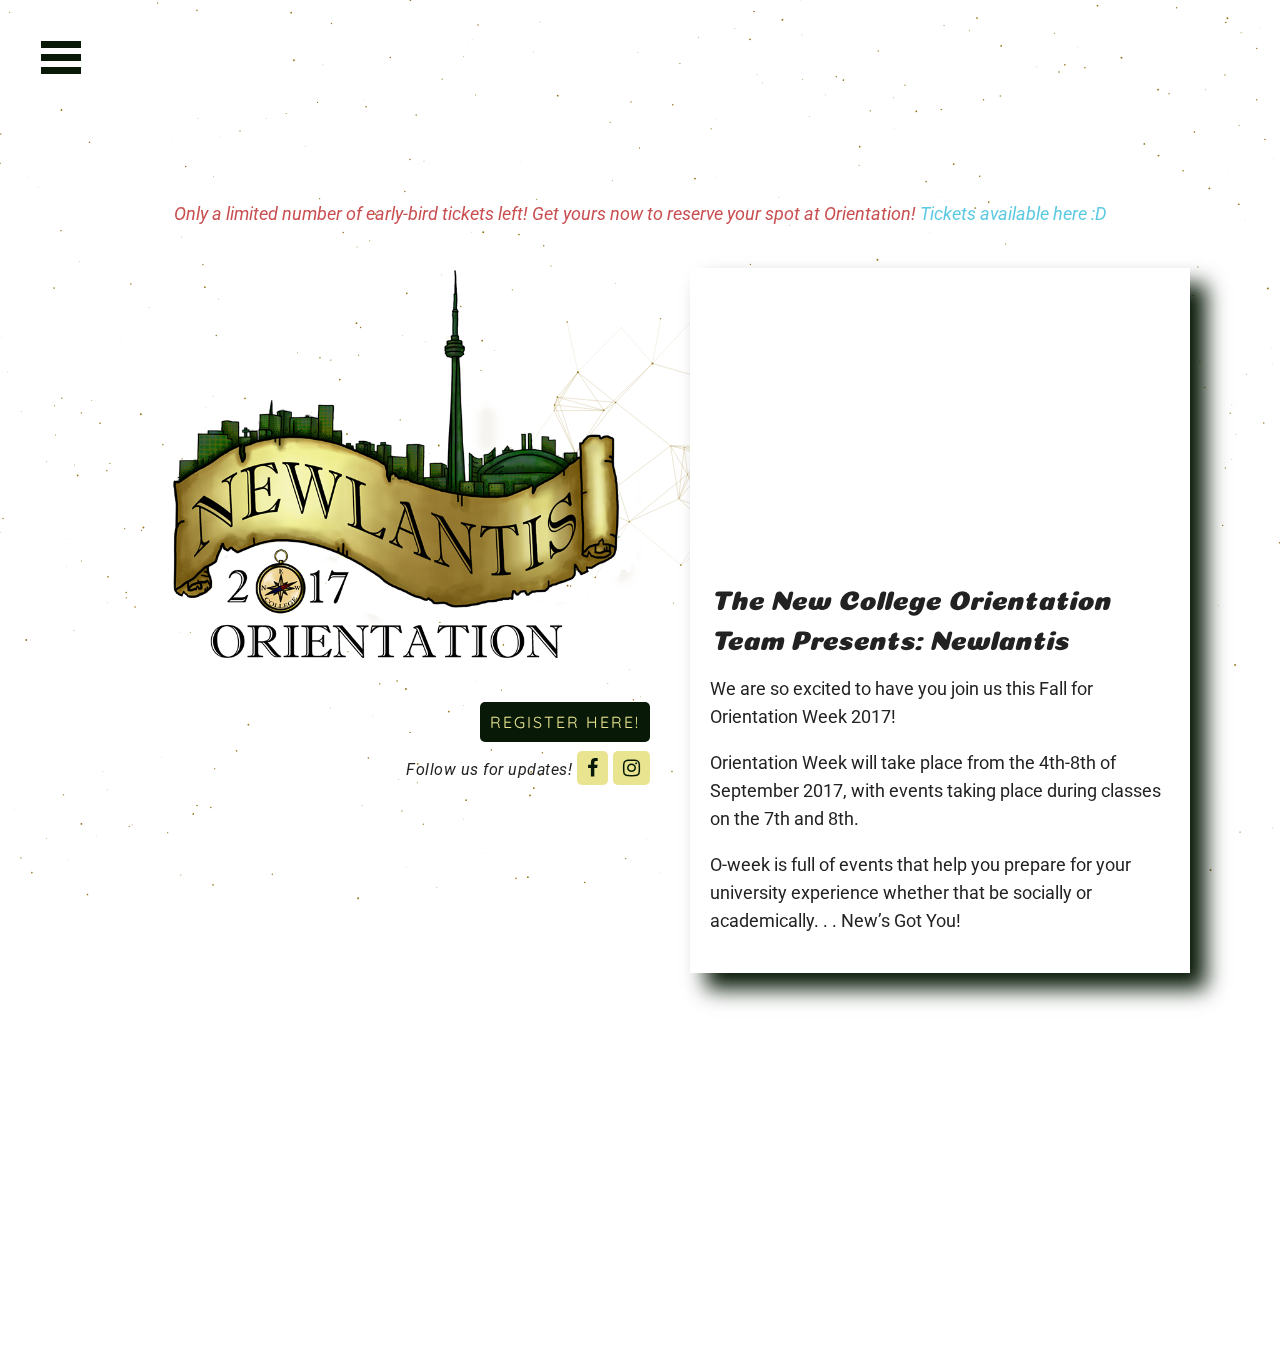
==== index.html @ b5c688c0 "event descriptions" ====
<!DOCTYPE html PUBLIC "-//W3C//DTD XHTML 1.0 Transitional//EN" "http://www.w3.org/TR/xhtml1/DTD/xhtml1-transitional.dtd">
<html xmlns="http://www.w3.org/1999/xhtml" xml:lang="en" lang="en">
<head>
 
<!--

coded by Georgia Bains (georgiabainsdesign.me) for Newlantis, New College's Official 2017 Orientation Week

-->

    <meta name="viewport" content="width=device-width, initial-scale=1.0"> 
 
    <title>Newlantis</title>
    <link rel="shortcut icon" href="img/logo.png">
    <link rel="alternate" type="application/rss+xml" href="{RSS}">
    <meta name="description" content="The New College Orientation 2017 Team Presents: Newlantis" />

    <link rel="stylesheet" href="css/styles.css" />
    <link rel="stylesheet" href="css/menu_bubble.css" />

    <!--FontAwesome icons-->
    <link rel="stylesheet" href="css/font-awesome-4.7.0/css/font-awesome.min.css">

    <!--Google Fonts-->
    <link href="https://fonts.googleapis.com/css?family=Coiny|Playfair+Display|Quicksand|Roboto|Shrikhand" rel="stylesheet">
    
    <script src="js/snap.svg-min.js"></script>
    
    <script src="//www.powr.io/powr.js" external-type="html"></script> 
    
    
    <!--script for the sliding dropdown menus-->
    <script src="http://ajax.googleapis.com/ajax/libs/jquery/1.7/jquery.min.js"></script>
    <script type="text/javascript">
        $(document).ready(function(){
            $(".answer").hide();
            $(".question").click(function(){
            $(this).next(".answer").slideToggle('average');
            }); 
        }); 
    </script>
   
<!--Canvas Dot Connection on MouseOver
credit to https://codepen.io/MathiasBerwig/pen/GopGVq-->
<script src="js/dots.js"></script>

</head><body>

<canvas class='connecting-dots'></canvas>
    
<div class="landing">
    <div class="landingcontent">
        
        <div class="banner">Only a limited number of early-bird tickets left! Get yours now to reserve your spot at Orientation! <a href="https://campustix.com/tix/352e0d2d/">Tickets available here :D</a></div><!--end .banner-->
    
    <section id="welcome" class="first">
        
        <div style="position:relative;height:0;padding-bottom:56.25%"><iframe src="https://www.youtube.com/embed/Lxcw7cxlEgQ?ecver=2" width="640" height="360" frameborder="0" style="position:absolute;width:100%;height:100%;left:0" allowfullscreen></iframe></div>
    	    
    	    <div class="text">
                <h2>The New College Orientation Team  Presents: Newlantis</h2>
    				
            <p>We are so excited to have you join us this Fall for Orientation Week 2017!</p>
            <p>Orientation Week will take place from the 4th-8th of September 2017, with events taking place during classes on the 7th and 8th.</p>
            <p>O-week is full of events that help you prepare for your university experience whether that be socially or academically. . . New’s Got You! </p>
            </div><!--end .text-->
           
        <div class="powr-countdown-timer" id="b52e4d40_1497082759"></div>
        
    </section><!--end .welcome-->
    
    <header class="image"><a href="/"><img src="img/simplelogo.png" alt="Newlantis logo" /></a></header>
        <div class="funstuff">
            <p class="register"><a href="https://campustix.com/tix/352e0d2d/">Register Here!</a></p>
        
            <p class="media">Follow us for updates! <a href="https://www.facebook.com/NCOrientation2017"><i class="fa fa-facebook"></i></a>
            <a href="https://www.instagram.com/ncorientation17/"><i class="fa fa-instagram"></i></a>
            </p>
        </div><!--end .funstuff-->
            
    </div><!--end .landingcontent-->
</div><!--end .landing-->

    <div class="menu-wrap">
        <nav class="menu">
            <div class="icon-list">
                <a href="./index.html"><i class="fa fa-compass"></i><span>Home</span></a>
				<a href="./about.html"><i class="fa fa-compass"></i><span>About</span></a>
				<a href="./faq.html"><i class="fa fa-compass"></i><span>FAQs</span></a>

                <a href="./schedule.html"><i class="fa fa-compass"></i><span>Schedule</span></a>
                <a href="./gallery.html"><i class="fa fa-compass"></i><span>Gallery</span></a>
				<a href="./team.html"><i class="fa fa-compass"></i><span>Exec Team!</span></a>
                <a href="./partners.html"><i class="fa fa-compass"></i><span>Partners</span></a>
                <a href="https://campustix.com/tix/352e0d2d/"><i class="fa fa-compass"></i><span>Register</span></a>
            </div><!--end .icon-list-->
                    
            <footer class="footer">
            
                <ul class="discover">
                    <li><a href="https://www.facebook.com/NCOrientation2017"><i class="fa fa-facebook"></i></a></li>
                    <li><a href="https://www.instagram.com/ncorientation17/"><i class="fa fa-instagram"></i></a></li>
                </ul>

                <p>&copy; Georgia Bains 2017</p>

                <a class="question">Credits</a>
                <p class="answer">
                Team Photos: Sharon Li<br>
                    Photography: Dominick Han<br>
                    Menu: tympanus.net
                </p>

            </footer>
        </nav><!--end nav.menu-->

        <button class="close-button" id="close-button">Close Menu</button>

        <div class="morph-shape" id="morph-shape" data-morph-open="M-7.312,0H15c0,0,66,113.339,66,399.5C81,664.006,15,800,15,800H-7.312V0z;M-7.312,0H100c0,0,0,113.839,0,400c0,264.506,0,400,0,400H-7.312V0z">
            <svg xmlns="http://www.w3.org/2000/svg" width="100%" height="100%" viewBox="0 0 100 800" preserveAspectRatio="none">
				<path d="M-7.312,0H0c0,0,0,113.839,0,400c0,264.506,0,400,0,400h-7.312V0z"/>
            </svg>
        </div><!--end .morph-shape-->
    </div><!--end .menu-wrap-->
			
    <button class="menu-button" id="open-button">Open Menu</button>
    
    <script src="js/classie.js"></script>
    <script src="js/main4.js"></script>
</body>
</html>
---- css/styles.css ----
/*basics*/

body {
    margin: 0;
    padding: 0;
	color: #222;
	background: #fff;
	font-size: 18px;
    line-height: 28px;
	font-family: 'Roboto', sans-serif;
}

a {
    color: #45966e;
    text-decoration: none;
    -moz-transition-duration: 0.3s;
    -webkit-transition-duration: 0.3s;
    -o-transition-duration: 0.3s;
}

a:hover {
    color: #5ac9e1;
    -moz-transition-duration: 0.3s;
    -webkit-transition-duration: 0.3s;
    -o-transition-duration: 0.3s;
}

h1, h2, h3, h4, h5, h6 {
    font-family: 'Coiny', cursive;
    font-weight: 300;
}

h2 {
    line-height: 40px;
}

b {
    font-weight: 700;
}

.landing {
    top: calc(50% - 260px);
    left: 0;
    width: 100%;
    height: calc(100% + 260px);
    position: absolute;
    z-index: 600;
    overflow-y: scroll;
}

.landingcontent {
    width: 1100px;
    margin: auto;
}

.banner {
    width: calc(100% - 20px);
    padding: 10px;
    margin: 0 auto 30px auto;
    text-align: center;
    font-style: italic;
    color: #c94e50;
}

.banner a {
    color: #5ac9e1;
}

.landing header {
    width: auto;
    padding: 0;
    margin: auto;
}

.funstuff {
    width: 560px;
    margin-top: 40px;
    padding-right: 40px;
    text-align: right;
}

p.register a {
    font-family: 'Quicksand', sans-serif;
    text-transform: uppercase;
    font-size: 16px;
    letter-spacing: 2px;
    background: #081907;
    color: #e8e48f;
    padding: 10px;
    border-radius: 5px;
}

p.register a:hover {
    letter-spacing: 4px;
    background: #e8e48f;
    color: #081907;
}

p.media {
    font-size: 16px;
    font-style: italic;
    letter-spacing: 0.5px;
}

p.media a {
    font-size: 20px;
    color: #081907;
    background: #e8e48f;
    padding: 5px 10px;
    border-radius: 5px;
}

p.media a:hover {
    background: #081907;
    color: #e8e48f;
}

.powr-countdown-timer {
    z-index: 387198;
}

header.image img {
    width: 600px;
    height: 400px;
}

section.first {
    width: 460px;
    padding: 20px;
    position: absolute;
    margin-left: 600px;
    background: white;
    box-shadow: 16px 16px 20px #081907;
}

section.first h2 {
    margin: 0;
    font-style: italic;
    font-family: 'Coiny', cursive;
}

.text {
    margin-top: 30px;
}

canvas {
  position: absolute;
  width: 100%;
  height: 100%;
  top: 0;
  right: 0;
  left: 0;
  bottom: 0; 
z-index:-400;}

ol { list-style: none; margin: 0; padding: 0; }

.social ol {
    list-style: none;
    background: transparent;
    padding: 0;
    margin-top: 20px
}

/*cont*/
.content {
    width: 80%;
    margin: auto;
}

.content section {
    padding: 20px;
    vertical-align: top;
    margin: 20px;
    background: white;
}


/*who what where when why*/
.bookmark {
    height: 100%;
    width: 30%;
    position: fixed;
    top: 0;
    right: 0;
}

.bookmark ul {
    padding: 0;
    margin: 0;
    list-style: none;
}

.bookmark li {
    margin: 0;
    display: block;
}

.bookmark li img {
    width: 100%;
}

#about, #expect {
    width: 60%;
    margin: 100px 40px 100px 0;
}
#about h2, #expect h2 {
    margin: 0;
    padding: 0;
}

#about i {
    color: #56bf4b;
    padding: 5px 0;
    font-family: 'Playfair Display', serif;
}

#about p {
    margin-top: 10px;
    margin-bottom: 0;
}

/*what to expect section*/
#expect ul { margin: 0; }

#expect ul li {
    margin: 20px 0;
}

/*schedule*/
#schedule {
    margin: 80px auto;
    width: 90%;
}

#schedule img {
    width: 100%;
}

#schedule ul {
    margin: 0;
    padding: 0;
}

#schedule li {
    margin: 0 0 10px 50px;
}

/*faqs*/
#faq {
    width: 100%;
    margin-top: 60px;
}

#faq ul {
    margin: 0;
    padding: 0;
}

#faq ul li {
    list-style: none;
    padding: 7px 12px;
    margin: 5px 0;
    background: #45966e;
    color: white;
}

.question:hover { cursor: help; }
.answer { display: none; }

/*team photos*/
#team {
    margin-left: 0;
    width: 100%;
    text-align: center;
}

#team h2 {
    text-align: center;
    margin-left: 40px;
}

.member {
    display: inline-block;
    padding: 20px;
}

.member img {
    width:400px;
    height: 267px;
}

.member:hover .meminfo {
    margin: 0;
    opacity:1;
    -moz-transition-duration: 0.3s;
    -webkit-transition-duration: 0.3s;
    -o-transition-duration: 0.3s;
}

.meminfo {
    margin: -40px -40px;
    text-align: left;
    font-size:16px;
    line-height: 18px;
    position:absolute;
    color: white;
    background: rgba(0,0,0,0.7);
    width: 360px;
    padding: 5px 20px;
    height: 257px;
    opacity: 0;
    -moz-transition-duration: 0.3s;
    -webkit-transition-duration: 0.3s;
    -o-transition-duration: 0.3s;
}

.meminfo h3 {
    text-align: left;
    margin-bottom: 5px;
    font-size: 22px;
}

.meminfo h4 {
    margin: 0;
}

/*gallery*/
#gallery {
    margin-top: 60px;
    width: 100%;
}

#gallery table {
    width: 100%;
    position: relative;
    border-spacing: 0;
    border: 0px solid transparent;
}

#gallery td {
    padding: -5px;
    width: calc(100% / 3);
}

#gallery td img {
    width: 100%;
}

/*partners*/
#partners {
    margin-top: 80px;
    width: 100%;
}

#partners table {
    width: 100%;
    position: relative;
}

#partners td {
    padding: 20px;
    width: calc(50% - 40px);
    
}

#partners td img {
    width: 100%;
}

footer {
    font-size: 16px;
    width: calc(100% - 20px);
    padding: 10px;
    margin: 20px auto 40px auto;
    color: white;
}

footer p {
    margin: 10px 0 0 0;
}

footer p.answer {
    margin: 0;
    line-height: 14px;
}

footer a {
    color: #e8e48f;
}

ul.discover {
    margin: 0;
    padding: 0;
    list-style: none;
}

ul.discover li {
    display: inline-block;
    margin: 0 5px 0 0;
}

ul.discover li a {
    color: #081907;
    background: #e8e48f;
    padding: 6px 10px;
    border-radius: 5px;
}

ul.discover li a:hover {
    background: #081907;
    color: #e8e48f;
}

@media only screen and (max-width: 1100px) {
    .landing {
        overflow-y:scroll;
    }
    .landingcontent {
        width: 600px;
    }
    
    section.first {
        width: 560px;
        margin: 540px auto 140px;
    }
}

@media only screen and (max-width: 1060px) {
    
    body {
        font-size: 18px;
        line-height: 26px;
    }
    
    .social {
        display:none;
    }
    
    .content {
        width: 100%;
        margin: 0px auto;
    }
    
    .content section {
        margin: 20px auto;
    }
    
    .bookmark {
        position: relative;
        width: 100%;
    }
    
    .bookmark li {
        width: calc(100% / 4);
        display: inline-block;
        margin-left: -4px;
    }
    
    .bookmark li img {
        display: inline-block;
    }
    
    #about, #expect {
        width: 80%;
        margin: 20px auto;
    }
    
    #team {
        margin-top: 40px;
        position: relative;
        margin-left: -40px;
        width: 100%;
        z-index: 1;
        text-align: center;
    }
    
    .member img {
        width: 300px;
        height: 200px;
    }
    
    .meminfo {
        font-size: 12px;
        line-height: 16px;
        width: 280px;
        padding: 5px 10px;
        height: 190px;
        opacity: 0;
    }

    .meminfo h3 {
        margin-bottom: 5px;
        font-size: 16px;
    }

    .meminfo p {
        margin: 5px 0;
    }
    
    #gallery {
        width: calc(100% - 40px);
    }
    
    #partners {
        width: calc(100% - 40px);
    }
    
    footer {
        font-size: 14px;
        margin: 10px auto 40px auto;
    }
}

@media only screen and (max-width: 660px) {
    
    body {
        font-size: 14px;
        line-height: 22px;
    }
    
    .landingcontent {
        width: 400px;
        margin: auto;
    }
    
    header.image img {
        width: 100%;
        height: auto;
    }
    
    .funstuff {
        width: 360px;
    }
    
    p.media {
        font-size: 11px;
    }
    
    p.register a, p.media a {
        font-size: 12px;
    }
    
    section.first {
        width: 360px;
        margin: 380px auto 140px;
    }
    
    #schedule {
        margin: 40px auto;
    }

    #team {
        width: 100%;
    }
    
    #gallery td {
        width: calc(100% / 2);
    }
    
    #partners td {
        width: 70%;
        display: block;
    }
    
    canvas.connecting-dots {
        opacity: 0;
    }
    
    footer {
        font-size: 12px;
        margin: 10px auto 40px auto;
    }
    
}
---- css/menu_bubble.css ----
html, 
body, 
.container, 
.content-wrap {
	width: 100%;
	height: 100%;
}

button,input,select,textarea{
    font-size: 100%;
    margin: 0;
}

button,input{
    line-height: normal;
}

button,select{
    text-transform: none;
}

button,html input[type="button"],input[type="reset"],input[type="submit"]{
    -webkit-appearance: button;
    cursor: pointer;
}

button[disabled],html input[disabled]{
    cursor: default;
}

input[type="checkbox"],input[type="radio"]{
    box-sizing: border-box;
    padding: 0;
}

input[type="search"]{
    -webkit-appearance: textfield;
    -moz-box-sizing: content-box;
    -webkit-box-sizing: content-box;
    box-sizing: content-box;
}

input[type="search"]::-webkit-search-cancel-button,input[type="search"]::-webkit-search-decoration{
    -webkit-appearance: none;
}

button::-moz-focus-inner,input::-moz-focus-inner{
    border: 0;
    padding: 0;
}

.menu-wrap a {
	color: #b8b7ad;
}

.menu-wrap a:hover,
.menu-wrap a:focus {
	color: #c94e50;
}

/* Menu Button */
.menu-button {
	position: fixed;
	z-index: 1000;
    margin: 1em;
	padding: 0;
	width: 2.5em;
	height: 2.25em;
	border: none;
	text-indent: 2.5em;
	font-size: 1.5em;
	color: transparent;
	background: white;
}

.menu-button::before {
	position: absolute;
	top: 0.5em;
	right: 0.5em;
	bottom: 0.5em;
	left: 0.5em;
	background: linear-gradient(#081907 20%, transparent 20%, transparent 40%, #081907 40%, #081907 60%, transparent 60%, transparent 80%, #081907 80%);
	content: '';
}

.menu-button:hover {
	background: #e8e48f;
}

button:focus {
	outline: none;
}

/* Close Button */
.close-button {
	width: 16px;
	height: 16px;
	position: absolute;
	right: 1em;
	top: 1em;
	overflow: hidden;
	text-indent: 16px;
	border: none;
	z-index: 1001;
	background: transparent;
	color: transparent;
}

.close-button::before,
.close-button::after {
	content: '';
	position: absolute;
	width: 2px;
	height: 100%;
	top: 0;
	left: 50%;
	background: #888;
}

.close-button::before {
	-webkit-transform: rotate(45deg);
	transform: rotate(45deg);
}

.close-button::after {
	-webkit-transform: rotate(-45deg);
	transform: rotate(-45deg);
}

/* Menu */
.menu-wrap {
    top: 0;
	position: fixed;
	z-index: 1001;
	width: 280px;
	height: 100%;
    overflow-y: scroll;
	font-size: 1.15em;
	-webkit-transform: translate3d(-280px,0,0);
	transform: translate3d(-280px,0,0);
	-webkit-transition: -webkit-transform 0.4s;
	transition: transform 0.4s;
}

.menu {
	position: relative;
	z-index: 1000;
	padding: 3em 1em 1em;
    background: #081907;
}

.menu,
.close-button {
	opacity: 0;
	-webkit-transform: translate3d(-160px,0,0);
	transform: translate3d(-160px,0,0);
	-webkit-transition: opacity 0s 0.3s, -webkit-transform 0s 0.3s;
	transition: opacity 0s 0.3s, transform 0s 0.3s;
	-webkit-transition-timing-function: cubic-bezier(.17,.67,.1,1.27);
	transition-timing-function: cubic-bezier(.17,.67,.1,1.27);
}

.icon-list a {
	display: block;
	padding: 0.8em;
}

.icon-list i {
	font-size: 1.5em;
	vertical-align: middle;
	color: #e8e48f;
}

.icon-list a span {
	margin-left: 10px;
	font-size: 0.85em;
	font-weight: 700;
	vertical-align: middle;
}

/* Morph Shape */
.morph-shape {
	position: absolute;
	width: 100%;
	height: 100%;
	top: 0;
	right: 0;
	fill: #081907;
}

/* Shown menu */
.show-menu .menu-wrap,
.show-menu .content::before {
	-webkit-transition-delay: 0s;
	transition-delay: 0s;
}

.show-menu .menu-wrap,
.show-menu .menu,
.show-menu .close-button,
.show-menu .morph-shape,
.show-menu .content::before {
	-webkit-transform: translate3d(0,0,0);
	transform: translate3d(0,0,0);
}

.show-menu .menu,
.show-menu .close-button {
	opacity: 1;
	-webkit-transition: opacity 0.3s, -webkit-transform 0.3s;
	transition: opacity 0.3s, transform 0.3s;
	-webkit-transition-delay: 0.4s;
	transition-delay: 0.4s;
}

.show-menu .content::before {
	opacity: 1;
	-webkit-transition: opacity 0.4s;
	transition: opacity 0.4s;
}

#clockdiv{
	font-family: sans-serif;
	color: #fff;
	display: inline-block;
	font-weight: 100;
	text-align: center;
	font-size: 30px;
}
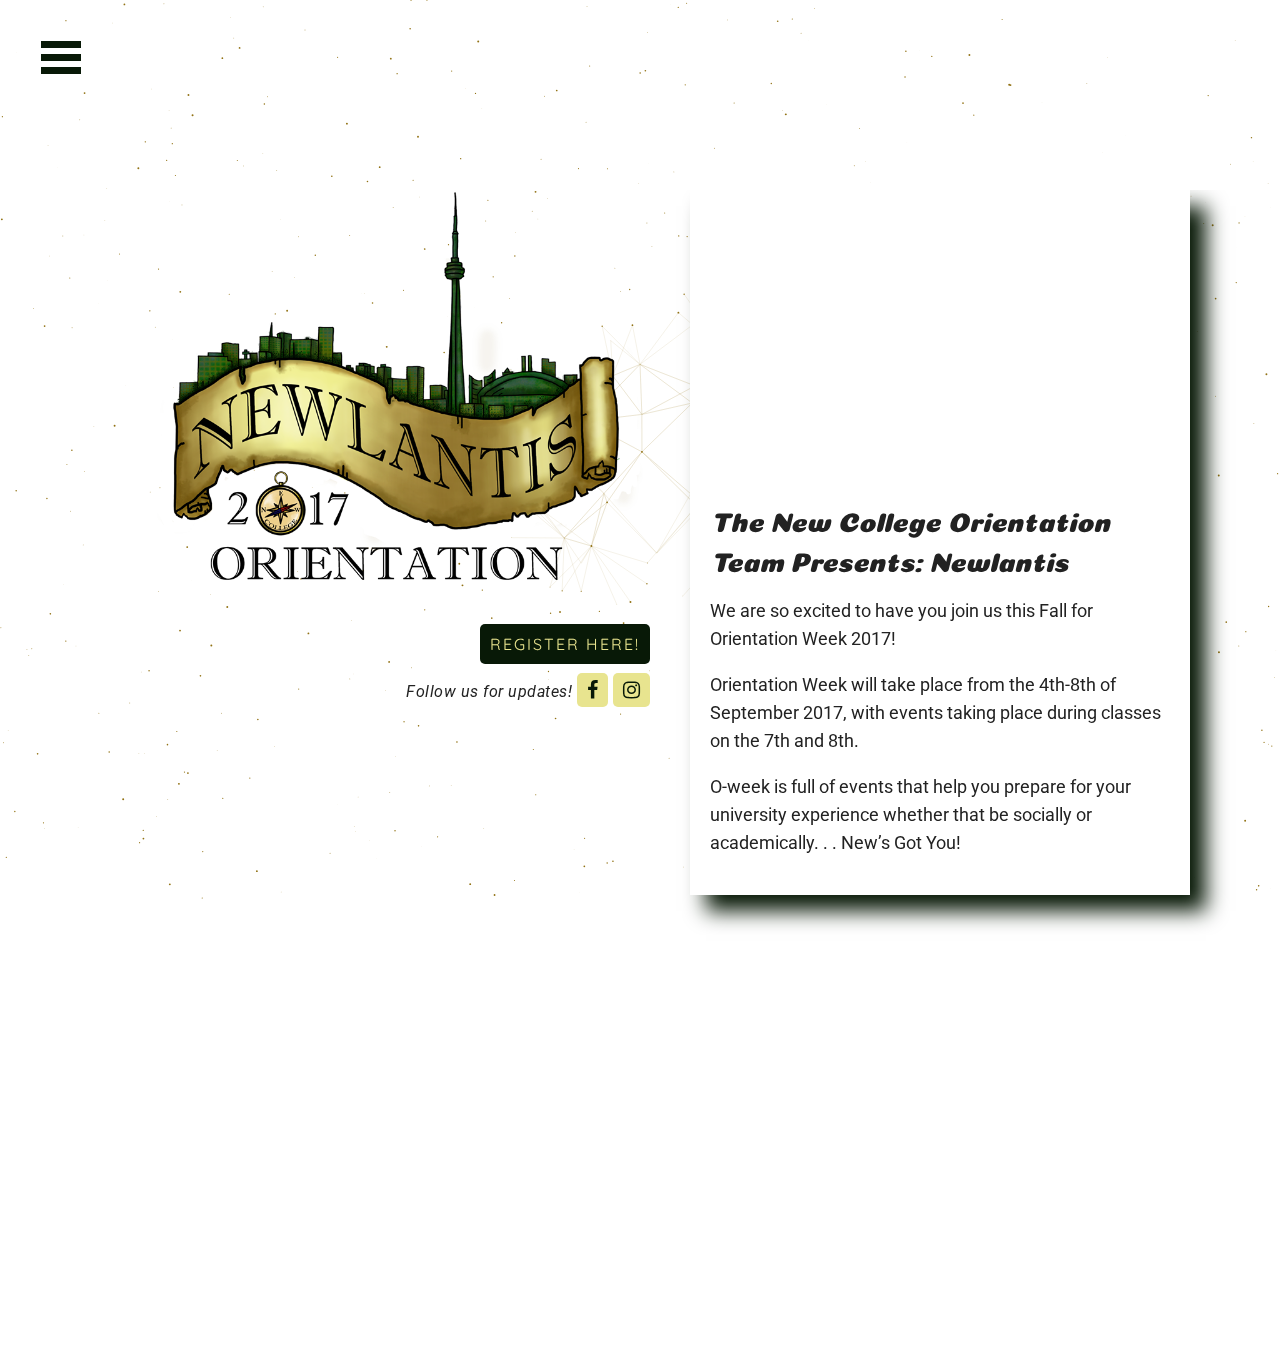
==== commit 3619bef0: "schedule and vid and earlybird update" ====
--- a/index.html
+++ b/index.html
@@ -50,13 +50,11 @@
     
 <div class="landing">
     <div class="landingcontent">
-        
-        <div class="banner">Only a limited number of early-bird tickets left! Get yours now to reserve your spot at Orientation! <a href="https://campustix.com/tix/352e0d2d/">Tickets available here :D</a></div><!--end .banner-->
     
     <section id="welcome" class="first">
         
-        <div style="position:relative;height:0;padding-bottom:56.25%"><iframe src="https://www.youtube.com/embed/Lxcw7cxlEgQ?ecver=2" width="640" height="360" frameborder="0" style="position:absolute;width:100%;height:100%;left:0" allowfullscreen></iframe></div>
-    	    
+        <div style="position:relative;height:0;padding-bottom:56.25%"><iframe src="https://www.youtube.com/embed/VMCQ6hH5qPc?ecver=2" width="640" height="360" frameborder="0" style="position:absolute;width:100%;height:100%;left:0" allowfullscreen></iframe></div>
+        
     	    <div class="text">
                 <h2>The New College Orientation Team  Presents: Newlantis</h2>
     				
--- a/css/styles.css
+++ b/css/styles.css
@@ -244,6 +244,14 @@
 
 #schedule li {
     margin: 0 0 10px 50px;
+}
+
+#schedule b {
+    color: #45966e;
+    text-transform: uppercase;
+    letter-spacing: 2px;
+    font-weight: 400;
+    font-size: 16px;
 }
 
 /*faqs*/
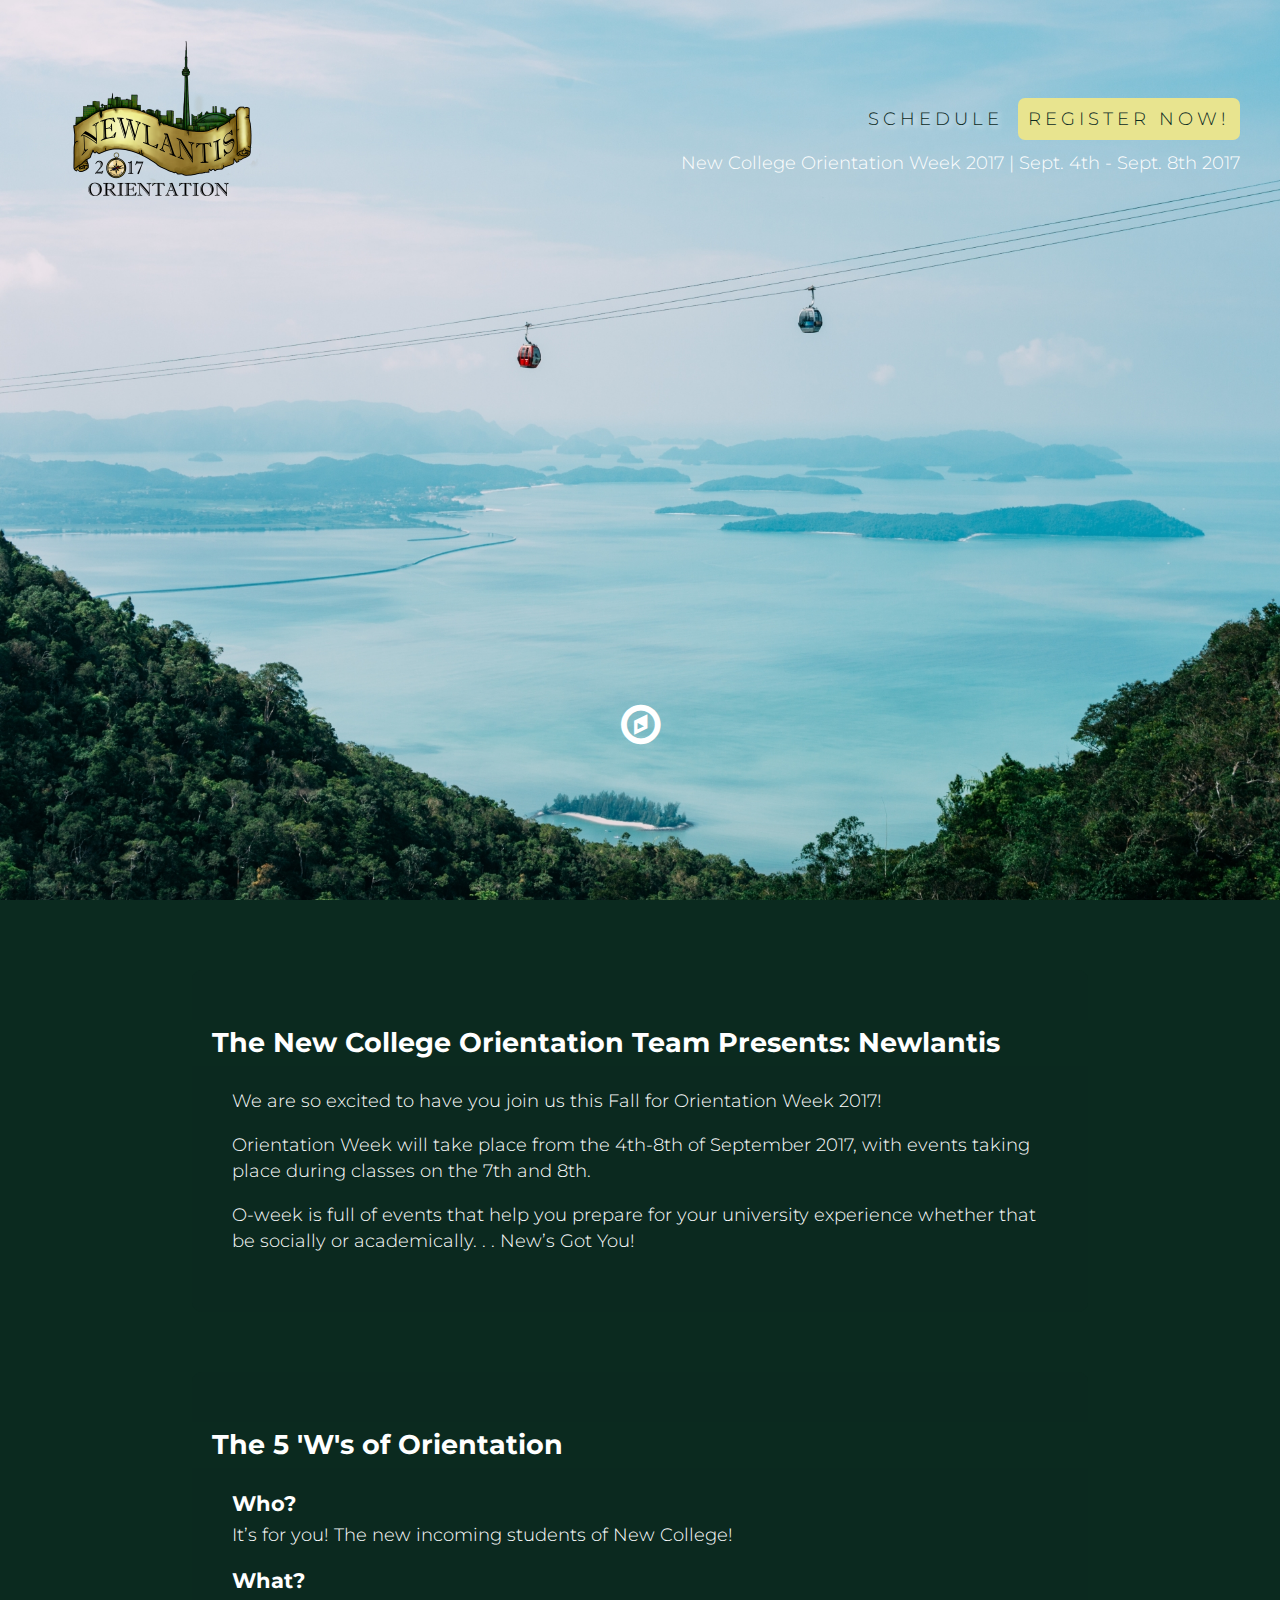
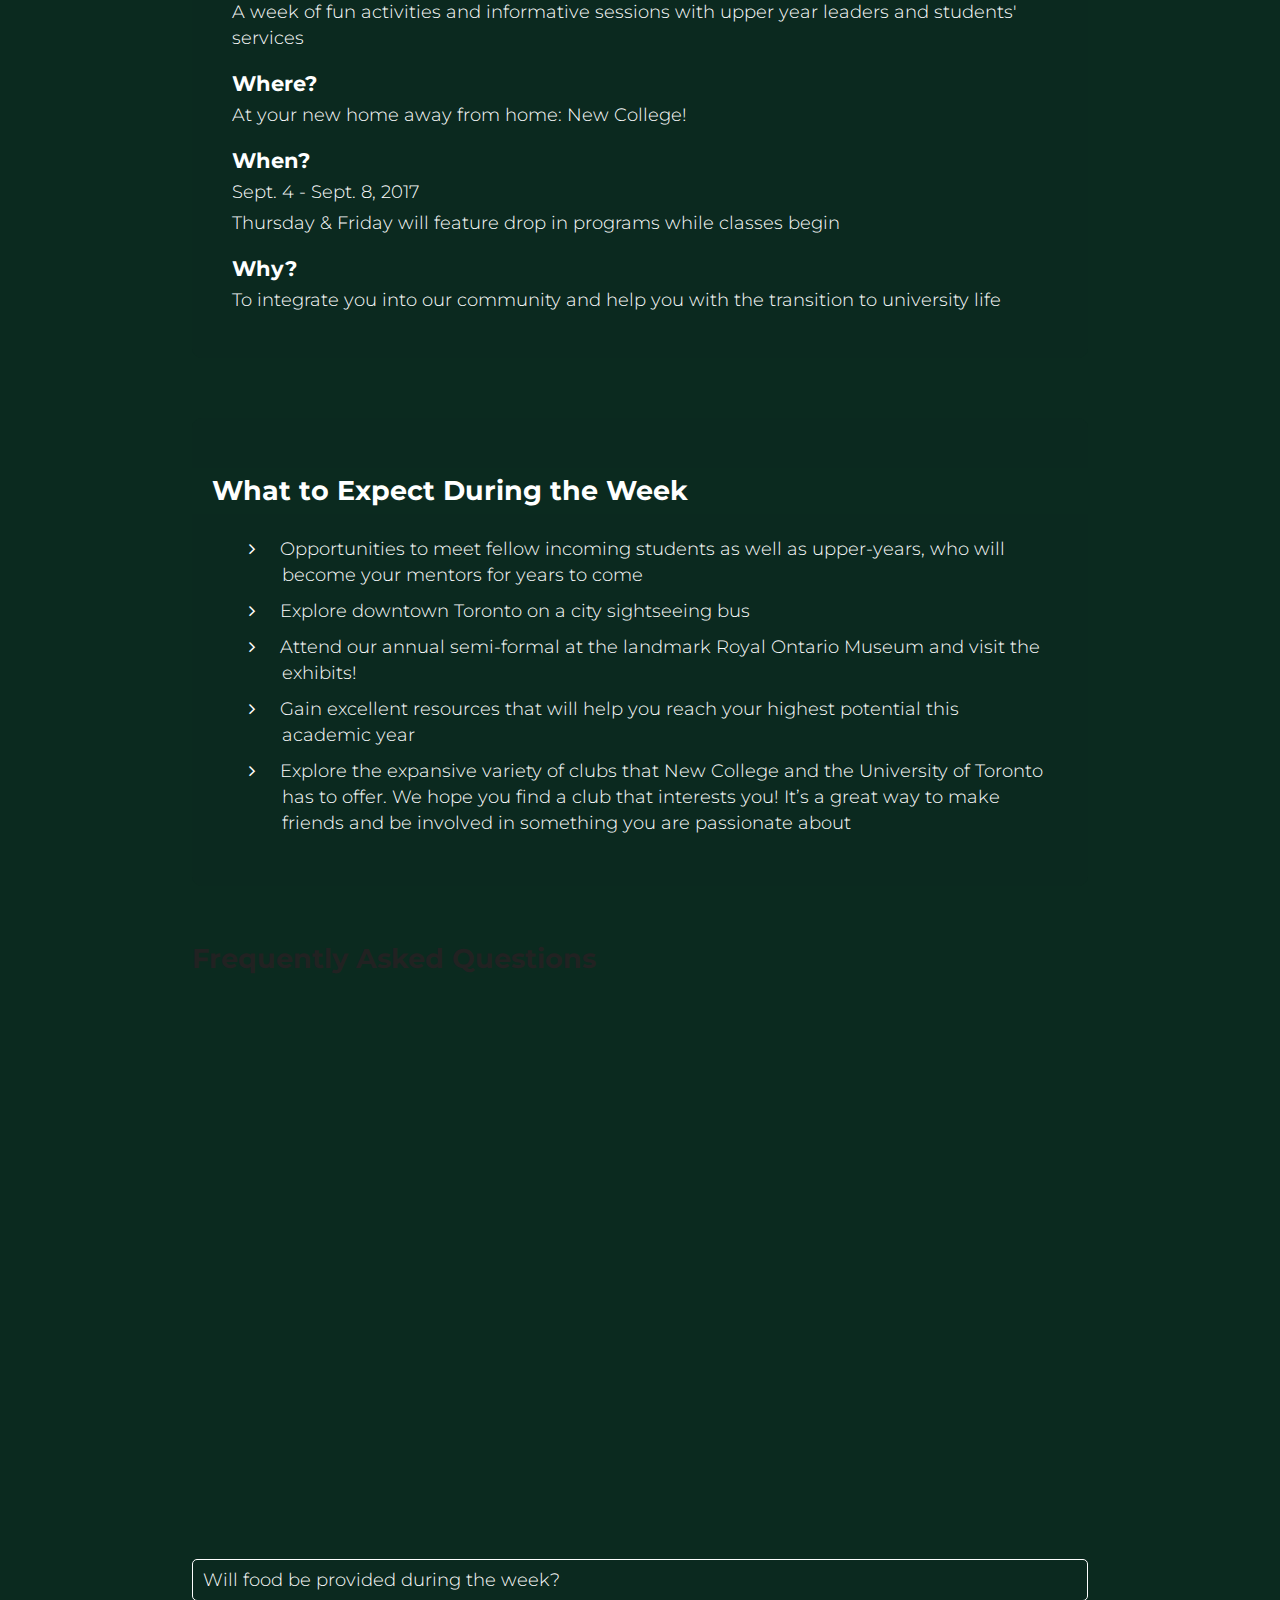
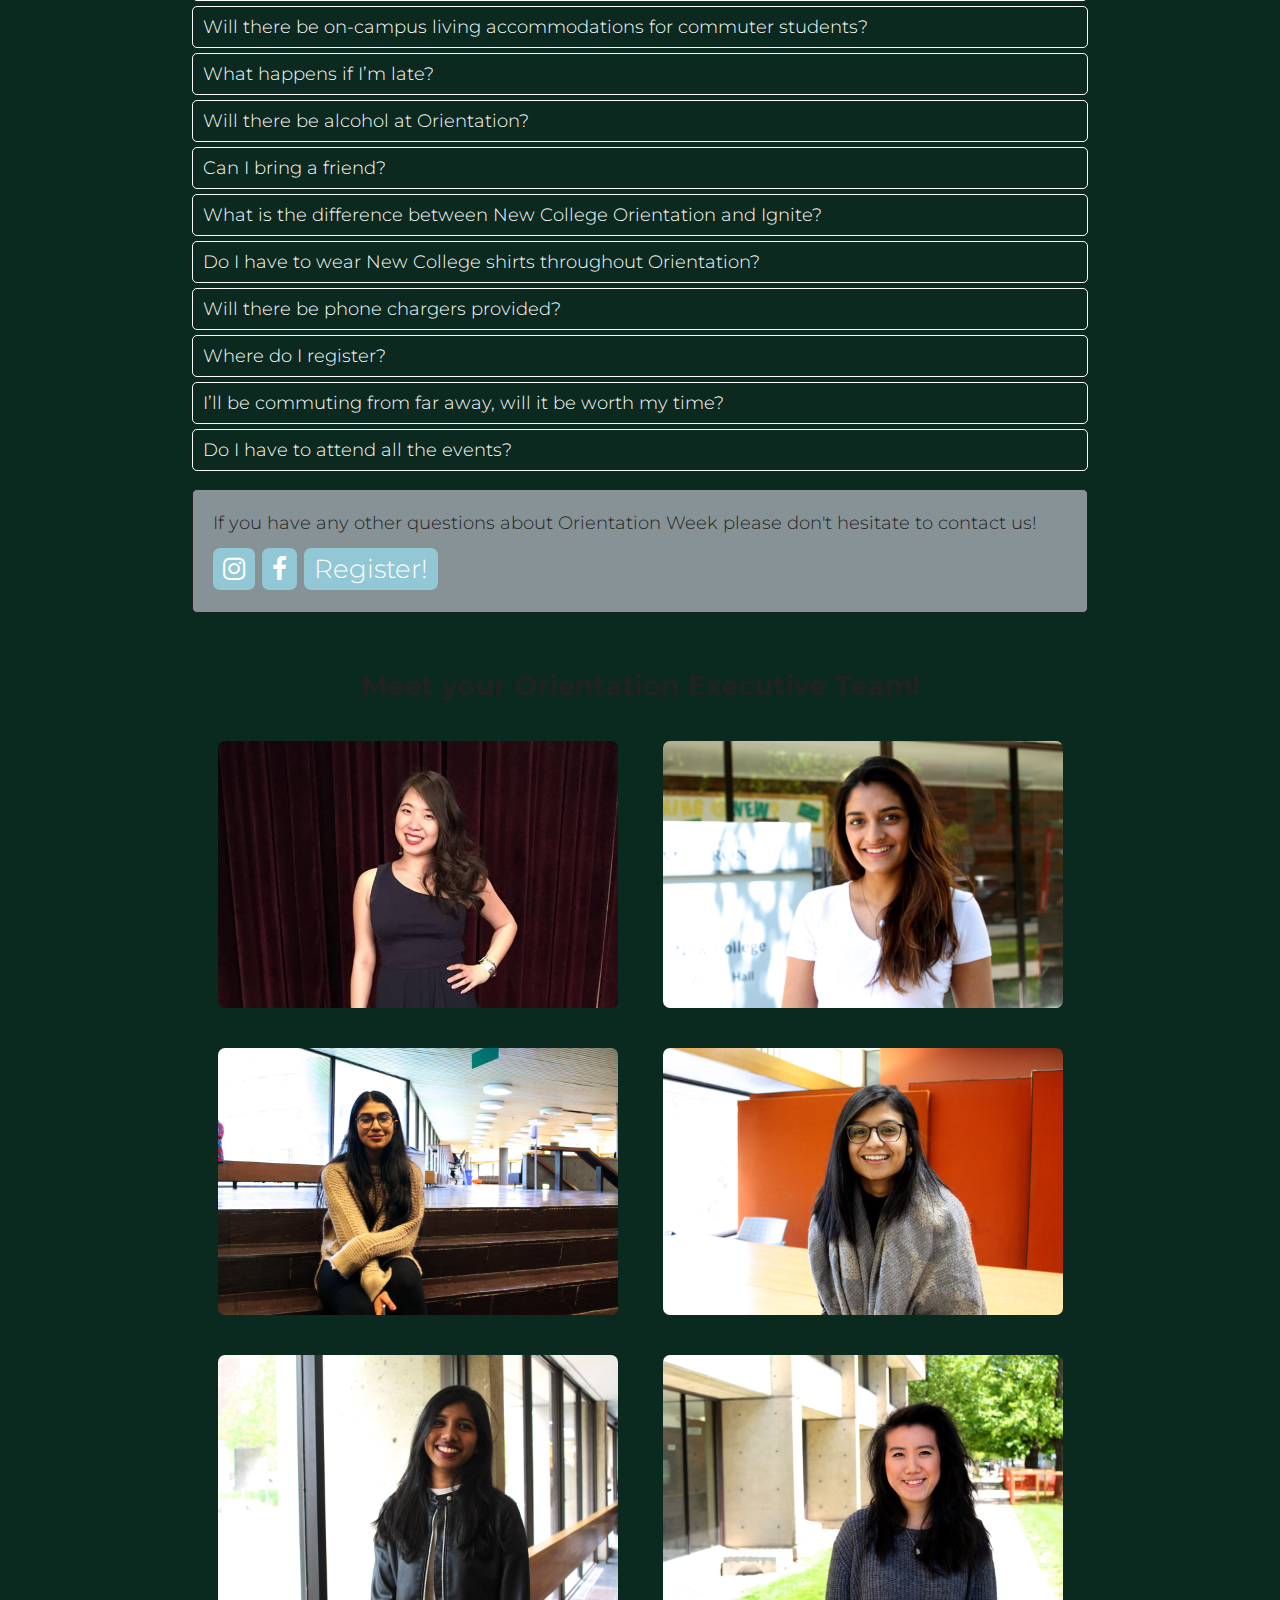
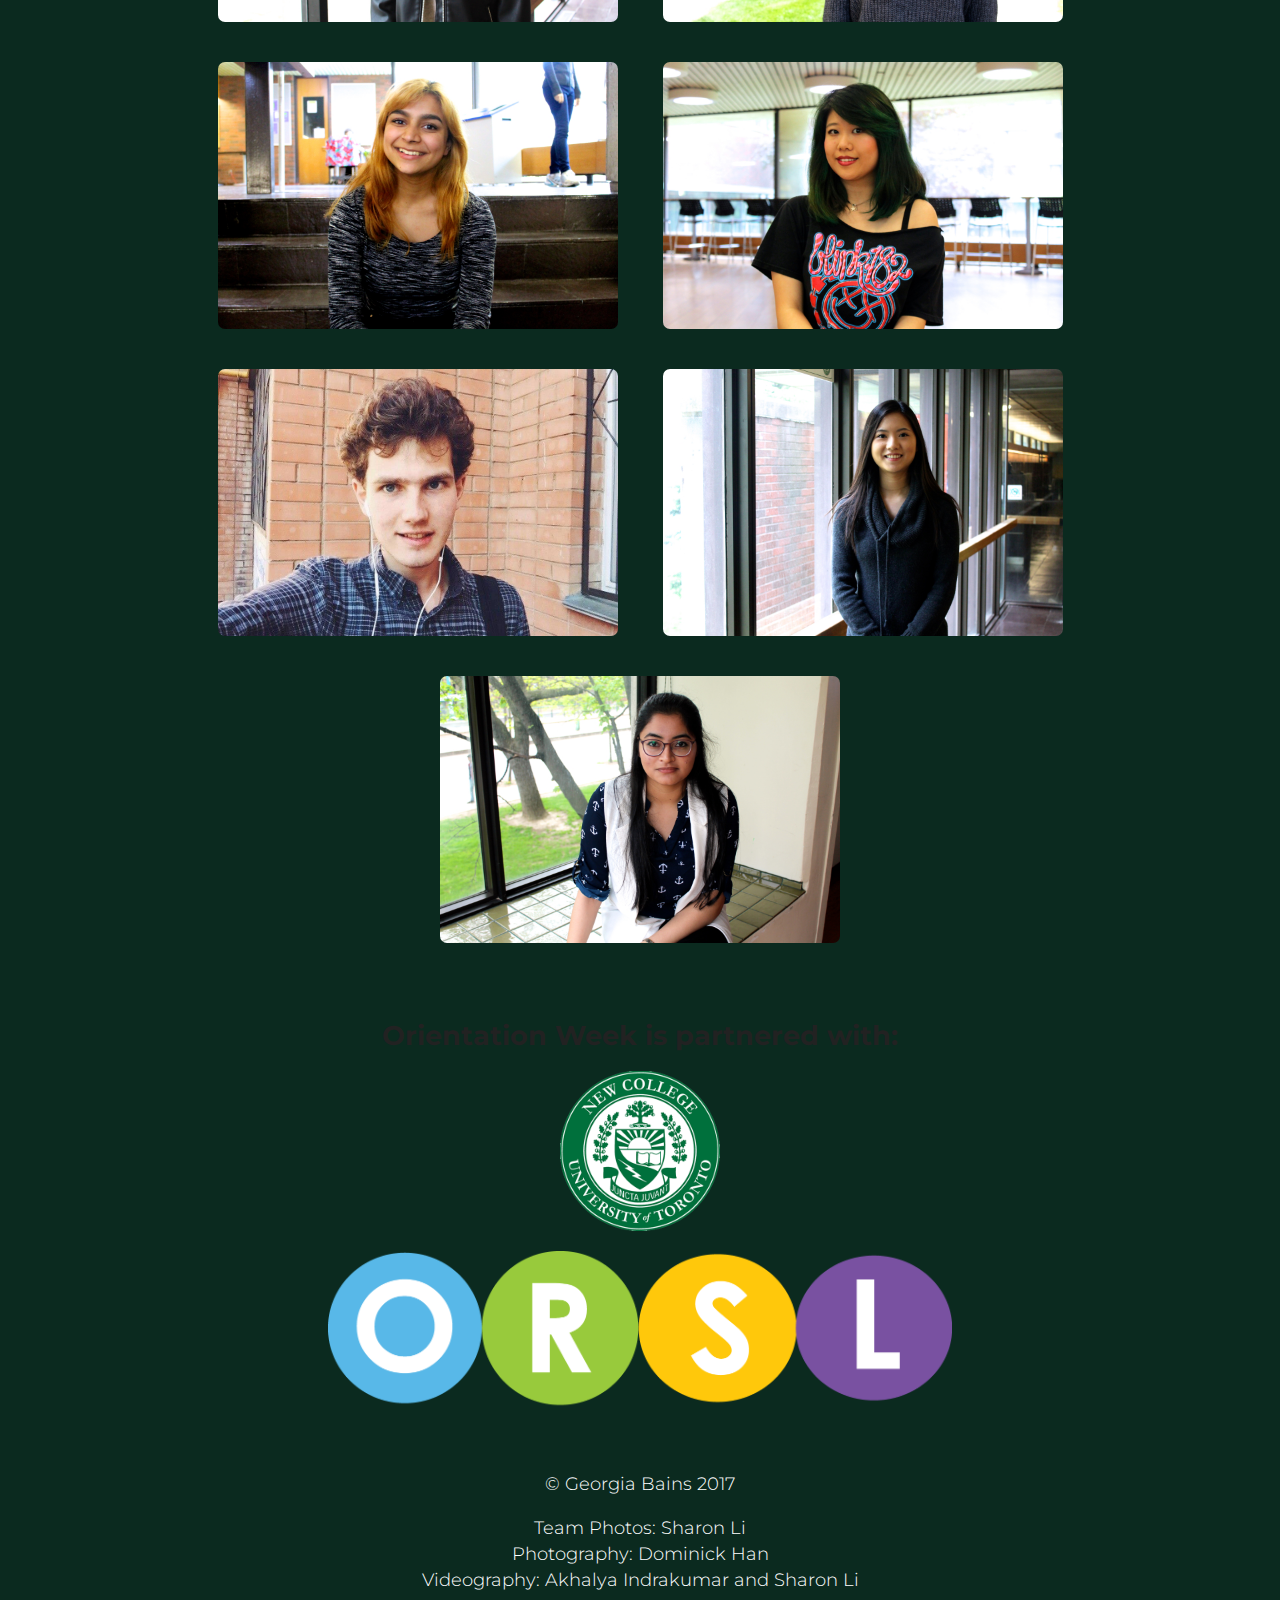
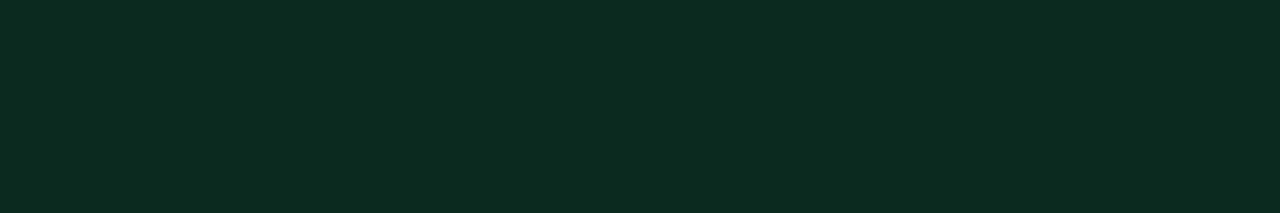
==== commit 653c502a: "complete redesign" ====
--- a/index.html
+++ b/index.html
@@ -1,129 +1,397 @@
 <!DOCTYPE html PUBLIC "-//W3C//DTD XHTML 1.0 Transitional//EN" "http://www.w3.org/TR/xhtml1/DTD/xhtml1-transitional.dtd">
 <html xmlns="http://www.w3.org/1999/xhtml" xml:lang="en" lang="en">
-<head>
- 
-<!--
-
-coded by Georgia Bains (georgiabainsdesign.me) for Newlantis, New College's Official 2017 Orientation Week
-
--->
-
-    <meta name="viewport" content="width=device-width, initial-scale=1.0"> 
- 
-    <title>Newlantis</title>
-    <link rel="shortcut icon" href="img/logo.png">
-    <link rel="alternate" type="application/rss+xml" href="{RSS}">
-    <meta name="description" content="The New College Orientation 2017 Team Presents: Newlantis" />
-
-    <link rel="stylesheet" href="css/styles.css" />
-    <link rel="stylesheet" href="css/menu_bubble.css" />
-
-    <!--FontAwesome icons-->
-    <link rel="stylesheet" href="css/font-awesome-4.7.0/css/font-awesome.min.css">
-
-    <!--Google Fonts-->
-    <link href="https://fonts.googleapis.com/css?family=Coiny|Playfair+Display|Quicksand|Roboto|Shrikhand" rel="stylesheet">
     
-    <script src="js/snap.svg-min.js"></script>
+    <head>
+
+    <!--
+    coded by Georgia Bains (georgiabainsdesign.me) for Newlantis, New College's Official 2017 Orientation Week
+    -->
+
+        <meta name="viewport" content="width=device-width, initial-scale=1.0"> 
+
+        <title>Newlantis: New College Orientation 2017</title>
+        <link rel="shortcut icon" href="img/logo.png">
+        <link rel="alternate" type="application/rss+xml" href="{RSS}">
+        <meta name="description" content="The New College Orientation 2017 Team Presents: Newlantis" />
+
+        <link rel="stylesheet" href="css/styles.css" />
+
+        <!--FontAwesome icons-->
+        <link rel="stylesheet" href="css/font-awesome-4.7.0/css/font-awesome.min.css">
+
+        <!--Google Fonts-->
+        <link href="https://fonts.googleapis.com/css?family=Lato:300|Montserrat:300,700|Open+Sans:300" rel="stylesheet">
+        
+        <script src="http://ajax.googleapis.com/ajax/libs/jquery/1.7/jquery.min.js"></script>
+        
+        <script src="js/scripts.js" type="text/javascript"></script>
+        
+        <script src="//www.powr.io/powr.js" external-type="html"></script>
+
+    </head>
     
-    <script src="//www.powr.io/powr.js" external-type="html"></script> 
+    <body>
+        
+        <div id="top">
+            
+            <nav>
+                <ul>
+                    <li><a href="./schedule.html">Schedule</a></li>
+                    <li class="register"><a href="https://campustix.com/tix/352e0d2d/">Register Now!</a></li>
+                    
+                    
+                     <p class="description">New College Orientation Week 2017 | Sept. 4th - Sept. 8th 2017</p>
+                    
+                </ul>
+            </nav>
+            
+            <a class="title" href="/">
+                <img src="img/simplelogo.png" alt="Newlantis"/>
+            </a>
+            
+        </div><!--end #top-->
+        
+        <div class="intro">
+       
+            <div style="position:relative;height:0;padding-bottom:56.25%"><iframe src="https://www.youtube.com/embed/m9VaG2GFiSE?autoplay=0&loop=1&playlist=m9VaG2GFiSE&rel=0&amp;showinfo=0?ecver=2" width="640" height="360" frameborder="0" style="position:absolute;width:100%;height:100%;left:0" allowfullscreen></iframe></div>
+            
+        </div><!--end .intro-->
+        
+        <div class="explore">
+                <a href="#content"><i class="fa fa-compass"></i></a>
+        </div><!--end .explore-->
+        
+        <div id="content">
+            
+            <div class="background"></div>
+            
+            <section>
+            
+                <div class="powr-countdown-timer" id="b52e4d40_1497082759"></div>
+
+                <!--Welcome (landing page)-->
+                <div class="text">
+                    <div class="words">
+                        
+                        <h2>The New College Orientation Team  Presents: Newlantis</h2>
+
+                        <p>We are so excited to have you join us this Fall for Orientation Week 2017!</p>
+                        <p>Orientation Week will take place from the 4th-8th of September 2017, with events taking place during classes on the 7th and 8th.</p>
+                        <p>O-week is full of events that help you prepare for your university experience whether that be socially or academically. . . New’s Got You! </p>
+                        
+                    </div><!--end .words-->
+                </div><!--end .text-->
+                
+                <!--About NC Orientation-->
+                <div class="about">
+                    
+                    <div class="words">
+                        
+                        <h2>The 5 'W's of Orientation</h2>
+
+                        <h3>Who?</h3>
+                        <p>It’s for you! The new incoming students of New College! </p>
+
+                        <h3>What?</h3>
+                        <p>A week of fun activities and informative sessions with upper year leaders and students' services</p>
+
+                        <h3>Where?</h3>
+                        <p>At your new home away from home: New College!</p>
+
+                        <h3>When?</h3>
+                        <p>Sept. 4 - Sept. 8, 2017</p>
+                        <p>Thursday & Friday will feature drop in programs while classes begin</p>
+
+                        <h3>Why?</h3>
+                        <p>To integrate you into our community and help you with the transition to university life</p>
+                        
+                    </div><!--end .words-->
+                </div><!--end .about-->
+                
+                <div class="expect">
+                    
+                    <div class="words">
+                    
+                        <h2>What to Expect During the Week</h2>
+
+                        <ul>
+                            <li>Opportunities to meet fellow incoming students as well as upper-years, who will become your mentors for years to come</li>
+                            <li>Explore downtown Toronto on a city sightseeing bus</li>
+                            <li>Attend our annual semi-formal at the landmark Royal Ontario Museum and visit the exhibits!</li>
+                            <li>Gain excellent resources that will help you reach your highest potential this academic year</li>
+                            <li>Explore the expansive variety of clubs that New College and the University of Toronto has to offer. We hope you find a club that interests you! It’s a great way to make friends and be involved in something you are passionate about </li>
+                        </ul>
+                        
+                    </div><!--end .words-->
+                    
+                </div><!--end .about-->
+                
+                <!--Frequently Asked Questions-->
+                <div class="faq">
+                    
+                    <h2>Frequently Asked Questions</h2>
+                    
+                    <div style="position:relative;height:0;padding-bottom:56.25%"><iframe src="https://www.youtube.com/embed/Lxcw7cxlEgQ?ecver=2" width="640" height="360" frameborder="0" style="position:absolute;width:100%;height:100%;left:0" allowfullscreen></iframe></div>
+    				
+                    <ul>
+                        <li class="question">Will food be provided during the week?</li>
+                        <p class="answer">
+                            Lunch and dinner will be provided for most of the days (not all). We will be accommodating dietary restrictions (i.e. halal, vegetarian, vegan, gluten-free, and nut-free). We recommend bringing snacks and non-alcoholic drinks throughout the day to keep you going if needed.
+                        </p>
+
+                        <li class="question">Will there be on-campus living accommodations for commuter students?</li>
+                        <p class="answer">
+                            Unfortunately, for the safety of our students we will not provide residence accommodations for commuter students.
+                        </p>
+
+                        <li class="question">What happens if I’m late?</li>
+                        <p class="answer">
+                            There is no penalty for being late than missing out on our great programming. To avoid confusion and loss of direction, we prefer all students to be on time for the Orientation as events will happen right from the get go. 
+                        </p>
+
+                        <li class="question">Will there be alcohol at Orientation?</li> 
+                        <p class="answer">
+                            New College Orientation will NOT have any alcohol surrounding events, to ensure that all our students are being safe and to avoid any issues. 
+                        </p>
+
+                        <li class="question">Can I bring a friend?</li> 
+                        <p class="answer">
+                            Only those who are New College students who have registered and paid for Orientation will be able to attend our Orientation events. A wristband policy will be in effect. 
+                        </p>
+
+                        <li class="question">What is the difference between New College Orientation and Ignite?</li> 
+                        <p class="answer">
+                            New College Orientation includes both social- and academic- based activities as IGNITE! is an academic focused orientation. IGNITE! will be limited to 120 students and will take place on Saturday, September 9<sup>th</sup>. Students are welcome to take part in both Orientations; however, you will have to complete both registration forms.
+                        </p>
+
+                        <li class="question">Do I have to wear New College shirts throughout Orientation?</li> 
+                        <p class="answer">
+                            We strongly encourage all registered students to wear the 2017 Orientation t-shirts that we will be providing in the Orientation Kits. With that being said, your wristband is what is required for entry for majority of Orientation events. 
+                        </p>
+
+                        <li class="question">Will there be phone chargers provided?</li> 
+                        <p class="answer">
+                            New College does have charging stations throughout the premises, so you will be able to charge your phones. However, New College is not responsible for the items left at charging stations so make sure you keep an eye when charging your phone!
+                        </p>
+
+                        <li class="question">Where do I register?</li> 
+                        <p class="answer">
+                            Registration can be done here: <a href="https://campustix.com/tix/352e0d2d/">Register for New College Orientation</a><br>
+
+                            Students are able to register until September 3<sup>rd</sup> online. Late registrations will still be accepted in person starting September 4<sup>th</sup> during Orientation. Please note, full payment is required prior to participating in Orientation events.
+                        </p>
+
+                        <li class="question">I’ll be commuting from far away, will it be worth my time?</li>
+                        <p class="answer">
+                            Of course! This is a great opportunity to find out what you can expect over the next 4 years of your university career. Not only will you be able to gain information about resources on campus, but also meet people that you will build long-lasting friendships with. 
+                        </p>
+
+                        <li class="question">Do I have to attend all the events?</li>
+                        <p class="answer">
+                            Well… no, but we highly encourage you to try out all the events! There are different events for different people, and all are programs should benefit you in some way! 
+                        </p>
+
+                        <p>
+                            
+                            If you have any other questions about Orientation Week please don't hesitate to contact us!
+                        
+                            <span class="social">
+                                <a href="https://www.instagram.com/ncorientation17/"><i class="fa fa-instagram" alt="instagram"></i></a> <a href="https://www.facebook.com/NCOrientation2017"><i class="fa fa-facebook" alt="facebook"></i></a>
+                                <a href="https://campustix.com/tix/352e0d2d/">Register!</a>
+                            </span>
+                            
+                        </p>
+                        
+                    </ul>
+                    
+                </div><!--end .faq-->
+                
+                <!--Exec Team-->
+                <div class="team">
+                    <h2>Meet your Orientation Executive Team!</h2>
+
+                    <div class="member">
+                        <div class="meminfo">
+                            <h3>Sara Ikenaga</h3>
+                            <h4>&mdash;Orientation Coordinator</h4>
+
+                            <p><i>5th Year Psychology, Immunology and Physiology</i></p>
+
+                            <p>Without Orientation, I definitely would not have been the person I am today. When my leaders took me under their wing, that's when I really understood what it meant to be part of the community. Throughout university, you're going to need that support, resources, mentors and friends that you can gain during Orientation. So come out and hang out with us </p>
+                        </div><!--end .meminfo-->
+                        <img src="img/execs/Sara.jpg" alt="Sara's photo" /><!--Sara's photo-->
+                    </div><!--end .member-->
+
+                    <div class="member">
+                        <div class="meminfo">
+                            <h3>Aalia Sharafally</h3>
+                            <h4>&mdash;Orientation Coordinator</h4>
+
+                            <p><i>4th Year Pharmacology and Human Biology</i></p>
+
+                            <p>Orientation is your first look into the amazing city of Toronto and UofT - so make the most of it- I know I did! I’m so excited to meet all of you and help you get the most out of this amazing life experience!</p>
+                        </div><!--end .meminfo-->
+                        <img src="img/execs/Aalia.JPG" alt="Aalia's photo" /><!--Aalia's photo-->
+                    </div><!--end .member-->
+
+                    <br>
+                    <!--Sponsorship & Philanthropy-->
+                    <div class="member">
+                        <div class="meminfo">
+                            <h3>Mafroja Bhuiyan</h3>
+                            <h4>&mdash;Sponsorship and  Philanthropy</h4>
+
+                            <p><i>3rd Year Neuroscience and Evolutionary & Ecology Biology</i></p>
+
+                            <p>Welcome to your second home, we’re all a diverse family! This is the first thing I noticed at Orientation. I am so glad you chose New College, and I’m so excited to share this home with you. To kickstart this journey for you, our team has planned an amazing 5 days of fun filled adventures, can’t wait to see you at the finish line!</p>
+                        </div><!--end .meminfo-->
+                        <img src="img/execs/Mafroja.JPG" alt="Mafroja's photo" />
+                    </div><!--end .member-->
+
+                    <div class="member">
+                        <div class="meminfo">
+                            <h3>Saher Panjwani</h3>
+                            <h4>&mdash;Sponsorship and  Philanthropy</h4>
+
+                            <p><i>4th Year Neuroscience and Philosophy</i></p>
+
+                            <p>Welcome to the next chapter of your life journey! The perfect first step on this path is Orientation and I’m so excited to be able to take that next step with you!</p>
+                        </div><!--end .meminfo-->
+                        <img src="img/execs/Saher.JPG" alt="Saher's photo" />
+                    </div><!--end .member-->
+
+                    <!--Marketing & Promotions-->
+                    <div class="member">
+                        <div class="meminfo">
+                            <h3>Akhalya Indrakumar</h3>
+                            <h4>&mdash;Marketing and Promotions</h4>
+
+                            <p><i>4th year Cell & Molecular Biology and Human Biology</i></p>
+
+                            <p>Welcome to UofT! You made it! I hope that Orientation will be as memorable and exciting for you as it was for all of us! We can’t wait for you all to become a part of our ever-growing New College family <i class="fa fa-heart"></i></p>
+                        </div><!--end .meminfo-->
+                        <img src="img/execs/Akhalya.JPG" alt="Akhalya's photo" />
+                    </div><!--end .member-->
+
+                    <div class="member">
+                        <div class="meminfo">
+                            <h3>Sharon Li</h3>
+                            <h4>&mdash;Marketing and Promotions</h4>
+
+                            <p><i>4th year Psychology and Employment Relations</i></p>
+
+                            <p>Orientation is a celebration of a new chapter in your life, where you get to cultivate new friendships, learn more about UofT, and acclimate yourself to the New College community. We are so excited to meet you in September! :) </p>
+                        </div><!--end .meminfo-->
+                        <img src="img/execs/Sharon.JPG" alt="Sharon's photo" />
+                    </div><!--end .member-->
+
+
+                    <!--Graphics / Web-->
+
+                    <div class="member">
+                        <div class="meminfo">
+                            <h3>Georgia Bains</h3>
+                            <h4>&mdash;Graphics and Web Design</h4>
+
+                            <p><i>2nd Year Art History & Political Science</i></p>
+
+                            <p>Orientation Week was definitely one of the highlights of my first year and I’m honoured to have the chance to make it as exciting for all of you! Welcome to New College and to UofT :D </p>
+                        </div><!--end .meminfo-->
+                        <img src="img/execs/Georgia.JPG" alt="Georgia's photo" />
+                    </div><!--end .member-->
+
+                    <div class="member">
+                        <div class="meminfo">
+                            <h3>Alison Lamb</h3>
+                            <h4>&mdash;Graphics and Web Design</h4>
+
+                            <p><i>3rd Year Biological Physics</i></p>
+
+                            <p>WELCOME TO NEW COLLEGE!! I can't wait to meet y'all  Get ready for a fun week of adventure because Orientation 2017 is gonna be ✔</p>
+                        </div><!--end .meminfo-->
+                        <img src="img/execs/Alison.JPG" alt="Alison's photo" />
+                    </div><!--end .member-->
+
+                    <!--Gen Planning-->
+                    <div class="member">
+                        <div class="meminfo">
+                            <h3>Ilya Demchenko</h3>
+                            <h4>&mdash;General Planning</h4>
+
+                            <p><i>4th Year Neuroscience and Physiology</i></p>
+
+                            <p>Orientation is the first event at UofT, where you are going to learn not only everything about a certain desired subject, but also new unexpected things about life situations, social communication and your own personality. Get involved in the Orientation to open the NEW page in your life!</p>
+                        </div><!--end .meminfo-->
+                        <img src="img/execs/Ilya.jpg" alt="Ilya's photo" />
+                    </div><!--end .member-->
+
+                    <div class="member">
+                        <div class="meminfo">
+                            <h3>Rebecca Kay</h3>
+                            <h4>&mdash;General Planning</h4>
+
+                            <p><i>3rd Year Finance and Computer Science</i></p>
+
+                            <p>Welcome to the New College family! What is so wonderful about Orientation is the number of different events and activities you can experience in less than one week. Have fun and don’t be afraid to try something new! Looking forward to meeting everyone! </p>
+                        </div><!--end .meminfo-->
+                        <img src="img/execs/Rebecca.JPG" alt="Rebecca's photo" />
+                    </div><!--end .member-->
+
+                    <div class="member">
+                        <div class="meminfo">
+                            <h3>Nabilah Tasneem</h3>
+                            <h4>&mdash;General Planning</h4>
+
+                            <p><i>3rd Year Neuroscience and Sociology</i></p>
+
+                            <p>Welcome to New College! In the next four years to come, this will be your home away from home. Here at New College, we make lasting friendships and joyous memories. And what better event to start with than Orientation itself? Our team has worked hard on bringing you an Orientation filled with exciting events and fun-filled activities. So explore and enjoy!</p>
+                        </div><!--end .meminfo-->
+                        <img src="img/execs/Nabilah.JPG" alt="Nabilah's photo" />
+                    </div><!--end .member-->
+
+
+                </div><!--end .team-->
+                
+                <!--Partners-->
+                <div class="partners">
+                
+                    <center><h2>Orientation Week is partnered with: </h2></center>
+                    
+                    <a href="http://www.newcollege.utoronto.ca/"><img src="img/partners/New%20college%20logo%20Transparent.png" alt="New College's Logo" /></a>
+                
+                    <a href="https://www.facebook.com/NewCollegeORSL/"><img src="img/partners/ORSL_2016Horizontal.png" alt="" /></a>
+                
+                </div><!--end .partners-->
+                
+                <!--Sponsors--
+                <div class="sponsors">
+                    sponsors here
+                </div>-->
+                
+                <!--Gallery--
+                <div class="gallery">
+                
+                    images in a slider
+                    
+                </div>-->
+                
+                <a href="#top" class="back-to-top"><i class="fa fa-chevron-up"></i></a>
+                
+                <div class="credits">
+                    
+                <p>&copy; Georgia Bains 2017</p>
+
+                <p>
+                    Team Photos: Sharon Li<br>
+                    Photography: Dominick Han<br>
+                    Videography: Akhalya Indrakumar and Sharon Li
+                </p>
+                </div><!--end .credits-->
+                
+            </section>
+        
+        </div><!--end .content-->
+
+    </body>
     
-    
-    <!--script for the sliding dropdown menus-->
-    <script src="http://ajax.googleapis.com/ajax/libs/jquery/1.7/jquery.min.js"></script>
-    <script type="text/javascript">
-        $(document).ready(function(){
-            $(".answer").hide();
-            $(".question").click(function(){
-            $(this).next(".answer").slideToggle('average');
-            }); 
-        }); 
-    </script>
-   
-<!--Canvas Dot Connection on MouseOver
-credit to https://codepen.io/MathiasBerwig/pen/GopGVq-->
-<script src="js/dots.js"></script>
-
-</head><body>
-
-<canvas class='connecting-dots'></canvas>
-    
-<div class="landing">
-    <div class="landingcontent">
-    
-    <section id="welcome" class="first">
-        
-        <div style="position:relative;height:0;padding-bottom:56.25%"><iframe src="https://www.youtube.com/embed/VMCQ6hH5qPc?ecver=2" width="640" height="360" frameborder="0" style="position:absolute;width:100%;height:100%;left:0" allowfullscreen></iframe></div>
-        
-    	    <div class="text">
-                <h2>The New College Orientation Team  Presents: Newlantis</h2>
-    				
-            <p>We are so excited to have you join us this Fall for Orientation Week 2017!</p>
-            <p>Orientation Week will take place from the 4th-8th of September 2017, with events taking place during classes on the 7th and 8th.</p>
-            <p>O-week is full of events that help you prepare for your university experience whether that be socially or academically. . . New’s Got You! </p>
-            </div><!--end .text-->
-           
-        <div class="powr-countdown-timer" id="b52e4d40_1497082759"></div>
-        
-    </section><!--end .welcome-->
-    
-    <header class="image"><a href="/"><img src="img/simplelogo.png" alt="Newlantis logo" /></a></header>
-        <div class="funstuff">
-            <p class="register"><a href="https://campustix.com/tix/352e0d2d/">Register Here!</a></p>
-        
-            <p class="media">Follow us for updates! <a href="https://www.facebook.com/NCOrientation2017"><i class="fa fa-facebook"></i></a>
-            <a href="https://www.instagram.com/ncorientation17/"><i class="fa fa-instagram"></i></a>
-            </p>
-        </div><!--end .funstuff-->
-            
-    </div><!--end .landingcontent-->
-</div><!--end .landing-->
-
-    <div class="menu-wrap">
-        <nav class="menu">
-            <div class="icon-list">
-                <a href="./index.html"><i class="fa fa-compass"></i><span>Home</span></a>
-				<a href="./about.html"><i class="fa fa-compass"></i><span>About</span></a>
-				<a href="./faq.html"><i class="fa fa-compass"></i><span>FAQs</span></a>
-
-                <a href="./schedule.html"><i class="fa fa-compass"></i><span>Schedule</span></a>
-                <a href="./gallery.html"><i class="fa fa-compass"></i><span>Gallery</span></a>
-				<a href="./team.html"><i class="fa fa-compass"></i><span>Exec Team!</span></a>
-                <a href="./partners.html"><i class="fa fa-compass"></i><span>Partners</span></a>
-                <a href="https://campustix.com/tix/352e0d2d/"><i class="fa fa-compass"></i><span>Register</span></a>
-            </div><!--end .icon-list-->
-                    
-            <footer class="footer">
-            
-                <ul class="discover">
-                    <li><a href="https://www.facebook.com/NCOrientation2017"><i class="fa fa-facebook"></i></a></li>
-                    <li><a href="https://www.instagram.com/ncorientation17/"><i class="fa fa-instagram"></i></a></li>
-                </ul>
-
-                <p>&copy; Georgia Bains 2017</p>
-
-                <a class="question">Credits</a>
-                <p class="answer">
-                Team Photos: Sharon Li<br>
-                    Photography: Dominick Han<br>
-                    Menu: tympanus.net
-                </p>
-
-            </footer>
-        </nav><!--end nav.menu-->
-
-        <button class="close-button" id="close-button">Close Menu</button>
-
-        <div class="morph-shape" id="morph-shape" data-morph-open="M-7.312,0H15c0,0,66,113.339,66,399.5C81,664.006,15,800,15,800H-7.312V0z;M-7.312,0H100c0,0,0,113.839,0,400c0,264.506,0,400,0,400H-7.312V0z">
-            <svg xmlns="http://www.w3.org/2000/svg" width="100%" height="100%" viewBox="0 0 100 800" preserveAspectRatio="none">
-				<path d="M-7.312,0H0c0,0,0,113.839,0,400c0,264.506,0,400,0,400h-7.312V0z"/>
-            </svg>
-        </div><!--end .morph-shape-->
-    </div><!--end .menu-wrap-->
-			
-    <button class="menu-button" id="open-button">Open Menu</button>
-    
-    <script src="js/classie.js"></script>
-    <script src="js/main4.js"></script>
-</body>
-</html>
+</html>--- a/css/styles.css
+++ b/css/styles.css
@@ -1,286 +1,293 @@
 /*basics*/
-
 body {
+    background-image: url('../img/background.jpg');
+    background-attachment: fixed;
+    background-size: cover;
+    background-repeat: no-repeat;
+    margin: auto;
+    padding: 0;
+    background-color: #0B2A1F;
+    color: #fefefe;
+    font-family: 'Montserrat', sans-serif;
+    font-weight: 300;
+    font-size: 18px;
+    line-height: 26px;
+}
+
+a {
+    text-decoration: none;
+    -moz-transition-duration:0.2s;
+    -webkit-transition-duration:0.2s;
+    -o-transition-duration:0.2s;
+}
+
+a:hover {
+    -moz-transition-duration:0.2s;
+    -webkit-transition-duration:0.2s;
+    -o-transition-duration:0.2s;
+}
+
+img {
+    max-width: 100%;
+}
+
+/*header*/
+#top {
+    width: calc(100% - 80px);
+    padding: 40px;
+    z-index: 200000;
+}
+
+a.title {
+    letter-spacing: 2px;
+    font-size: 36px;
+    font-family: 'Droid Serif', serif;
+}
+
+.title img {
+    height: 160px;
+}
+
+nav {
+    width: calc(100% - 250px);
+    margin-top: 20px;
+    right: 0;
+    position: absolute;
+}
+
+nav ul {
+    text-align: right;
+    right: 40px;
+    width: calc(100% - 240px);
+    position: absolute;
     margin: 0;
     padding: 0;
-	color: #222;
-	background: #fff;
-	font-size: 18px;
-    line-height: 28px;
-	font-family: 'Roboto', sans-serif;
-}
-
-a {
-    color: #45966e;
-    text-decoration: none;
-    -moz-transition-duration: 0.3s;
-    -webkit-transition-duration: 0.3s;
-    -o-transition-duration: 0.3s;
-}
-
-a:hover {
-    color: #5ac9e1;
-    -moz-transition-duration: 0.3s;
-    -webkit-transition-duration: 0.3s;
-    -o-transition-duration: 0.3s;
-}
-
-h1, h2, h3, h4, h5, h6 {
-    font-family: 'Coiny', cursive;
-    font-weight: 300;
-}
-
-h2 {
-    line-height: 40px;
-}
-
-b {
-    font-weight: 700;
-}
-
-.landing {
-    top: calc(50% - 260px);
-    left: 0;
+    list-style: none;
+    line-height: 70px;
+}
+
+nav li {
+    display: inline-block;
+    vertical-align: text-top;
+}
+
+nav a {
+    text-transform: uppercase;
+    letter-spacing: 4px;
+    font-size: 18px;
+    padding: 10px;
+    color: #0B2A1F;
+    text-shadow: 3px 2px 5px #fefefe;
+}
+
+nav a:hover {
+    color: #fefefe;
+    text-shadow: none;
+}
+
+.register a {
+    background: #e8e48f;
+    color: #0B2A1F;
+    border-radius: 7px;
+    text-shadow: none;
+}
+
+.register a:hover {
+    background: #0B2A1F;
+    color: #e8e48f;
+}
+
+p.description {
+    position: absolute;
+    line-height: 100%;
+    right: 0;
+    margin-top: 0;
+}
+
+/*video*/
+.intro {
+    width: 60%;
+    margin: auto;
+}
+
+.explore {
+    font-size: 46px;
+    text-align: center;
+    margin-top: 30px;
+}
+
+.explore a {
+    color: white;
+}
+
+/*content*/
+#content {
     width: 100%;
-    height: calc(100% + 260px);
     position: absolute;
-    z-index: 600;
-    overflow-y: scroll;
-}
-
-.landingcontent {
-    width: 1100px;
-    margin: auto;
-}
-
-.banner {
-    width: calc(100% - 20px);
+    top: 100%;
+    min-height: 100%;
+    padding: 60px 0;
+}
+
+.background {
+    background-attachment: fixed;
+    position: absolute;
+    width: 100%;
+    height: 100%;
+    z-index: -1;
+}
+
+.background:before {
+    content: '';
+	position: absolute;
+	top: 0;
+	right: 0;
+	bottom: 0;
+	left: 0;
+    /*
+	background-color: aliceblue;
+	opacity: .3; 
+    */
+}
+
+section {
+    width: 70%;
+    margin: 100px auto;
+    color: #222;
+}
+
+.powr-countdown-timer {
+    margin-bottom: -50px;
+    padding: 0;
+}
+
+/*intro text*/
+.text {
+    background-image: url('../img/introbg.jpeg');
+    background-attachment: fixed;
+    background-size: cover;
+    background-position: top;
+    margin: 60px 0;
+    border-radius: 10px;
+}
+
+.words {
+    background-color: rgba(11,42,31,0.7);
+    padding: 40px;
+    position: relative;
+    border-radius: 10px;
+    color: white;
+}
+
+.words h2 {
+    background: rgb(11,42,31);
+    width: calc(100% + 40px);
+    margin-left: -40px;
+    margin-top: 10px;
+    padding: 10px 20px;
+}
+
+/*about*/
+.about {
+    background-image: url('../img/aboutbg.jpg');
+    background-attachment: fixed;
+    background-size: cover;
+    background-position: top;
+    margin: 60px 0;
+    border-radius: 10px;
+}
+
+.about h3 {
+    margin: 20px 0 0 0;
+}
+
+.about p {
+    margin: 5px 0;
+}
+
+/*expect*/
+.expect {
+    background-image: url('../img/expectbg.jpg');
+    background-attachment: fixed;
+    background-size: cover;
+    background-position: top;
+    margin: 60px 0;
+    border-radius: 10px;
+}
+
+.expect ul {
+    list-style: none;
+    margin: 0;
+}
+
+.expect li { 
+    padding-left: 10px; 
+    text-indent: -23px;
+    margin: 10px 0;
+}
+
+.expect li:before {
+    content: "\f105";
+    font-family: FontAwesome;
+    margin-right: 25px;
+    margin-left: -10px;
+}
+
+/*faq*/
+.faq ul {
+    margin: 60px 0;
+    padding: 0;
+    list-style: none;
+}
+
+.faq li {
+    margin: 5px 0;
+    padding: 7px 10px;
+    background: rgba(11,42,31,0.6);
+    border: 1px solid #fefefe;
+    border-radius: 5px;
+    color: #fefefe;
+}
+
+.faq li:hover {
+    cursor: pointer;
+}
+
+.faq p {
+    background: rgba(217,217,228,0.6);
+    padding: 20px;
+    border-radius: 5px;
+    border: 1px solid #222;
+}
+
+.social {
+    display: block;
+    font-size: 26px;
+    margin: 20px 0 10px 0;
+}
+
+.social a {
+    padding: 5px 10px;
+    color: #fefefe;
+    background: #92C7D5;
+    border-radius: 7px;
+}
+
+.social a:hover {
+    color: #92C7D5;
+    background: #fefefe;
+}
+
+.answer {
     padding: 10px;
-    margin: 0 auto 30px auto;
-    text-align: center;
-    font-style: italic;
-    color: #c94e50;
-}
-
-.banner a {
-    color: #5ac9e1;
-}
-
-.landing header {
-    width: auto;
-    padding: 0;
-    margin: auto;
-}
-
-.funstuff {
-    width: 560px;
-    margin-top: 40px;
-    padding-right: 40px;
-    text-align: right;
-}
-
-p.register a {
-    font-family: 'Quicksand', sans-serif;
-    text-transform: uppercase;
-    font-size: 16px;
-    letter-spacing: 2px;
-    background: #081907;
-    color: #e8e48f;
-    padding: 10px;
-    border-radius: 5px;
-}
-
-p.register a:hover {
-    letter-spacing: 4px;
-    background: #e8e48f;
-    color: #081907;
-}
-
-p.media {
-    font-size: 16px;
-    font-style: italic;
-    letter-spacing: 0.5px;
-}
-
-p.media a {
-    font-size: 20px;
-    color: #081907;
-    background: #e8e48f;
-    padding: 5px 10px;
-    border-radius: 5px;
-}
-
-p.media a:hover {
-    background: #081907;
-    color: #e8e48f;
-}
-
-.powr-countdown-timer {
-    z-index: 387198;
-}
-
-header.image img {
-    width: 600px;
-    height: 400px;
-}
-
-section.first {
-    width: 460px;
-    padding: 20px;
-    position: absolute;
-    margin-left: 600px;
-    background: white;
-    box-shadow: 16px 16px 20px #081907;
-}
-
-section.first h2 {
-    margin: 0;
-    font-style: italic;
-    font-family: 'Coiny', cursive;
-}
-
-.text {
-    margin-top: 30px;
-}
-
-canvas {
-  position: absolute;
-  width: 100%;
-  height: 100%;
-  top: 0;
-  right: 0;
-  left: 0;
-  bottom: 0; 
-z-index:-400;}
-
-ol { list-style: none; margin: 0; padding: 0; }
-
-.social ol {
-    list-style: none;
-    background: transparent;
-    padding: 0;
-    margin-top: 20px
-}
-
-/*cont*/
-.content {
-    width: 80%;
-    margin: auto;
-}
-
-.content section {
-    padding: 20px;
-    vertical-align: top;
-    margin: 20px;
-    background: white;
-}
-
-
-/*who what where when why*/
-.bookmark {
-    height: 100%;
-    width: 30%;
-    position: fixed;
-    top: 0;
-    right: 0;
-}
-
-.bookmark ul {
-    padding: 0;
-    margin: 0;
-    list-style: none;
-}
-
-.bookmark li {
-    margin: 0;
-    display: block;
-}
-
-.bookmark li img {
-    width: 100%;
-}
-
-#about, #expect {
-    width: 60%;
-    margin: 100px 40px 100px 0;
-}
-#about h2, #expect h2 {
-    margin: 0;
-    padding: 0;
-}
-
-#about i {
-    color: #56bf4b;
-    padding: 5px 0;
-    font-family: 'Playfair Display', serif;
-}
-
-#about p {
-    margin-top: 10px;
-    margin-bottom: 0;
-}
-
-/*what to expect section*/
-#expect ul { margin: 0; }
-
-#expect ul li {
-    margin: 20px 0;
-}
-
-/*schedule*/
-#schedule {
-    margin: 80px auto;
-    width: 90%;
-}
-
-#schedule img {
-    width: 100%;
-}
-
-#schedule ul {
-    margin: 0;
-    padding: 0;
-}
-
-#schedule li {
-    margin: 0 0 10px 50px;
-}
-
-#schedule b {
-    color: #45966e;
-    text-transform: uppercase;
-    letter-spacing: 2px;
-    font-weight: 400;
-    font-size: 16px;
-}
-
-/*faqs*/
-#faq {
-    width: 100%;
-    margin-top: 60px;
-}
-
-#faq ul {
-    margin: 0;
-    padding: 0;
-}
-
-#faq ul li {
-    list-style: none;
-    padding: 7px 12px;
-    margin: 5px 0;
-    background: #45966e;
-    color: white;
-}
-
-.question:hover { cursor: help; }
-.answer { display: none; }
-
-/*team photos*/
-#team {
-    margin-left: 0;
+    background: rgba(217,217,228,0.6);
+}
+
+/*team*/
+.team {
     width: 100%;
     text-align: center;
+    margin: 60px 0;
 }
 
 #team h2 {
@@ -296,6 +303,7 @@
 .member img {
     width:400px;
     height: 267px;
+    border-radius: 7px;
 }
 
 .member:hover .meminfo {
@@ -309,14 +317,15 @@
 .meminfo {
     margin: -40px -40px;
     text-align: left;
-    font-size:16px;
+    font-size: 14px;
     line-height: 18px;
     position:absolute;
     color: white;
-    background: rgba(0,0,0,0.7);
+    background: rgba(11,42,31,0.7);
     width: 360px;
     padding: 5px 20px;
     height: 257px;
+    border-radius: 7px;
     opacity: 0;
     -moz-transition-duration: 0.3s;
     -webkit-transition-duration: 0.3s;
@@ -333,156 +342,100 @@
     margin: 0;
 }
 
-/*gallery*/
-#gallery {
-    margin-top: 60px;
+/*partners*/
+.partners {
     width: 100%;
-}
-
-#gallery table {
+    margin: 60px 0;
+}
+
+.partners img {
+    display: block;
+    height: 160px;
+    margin: 20px auto;
+}
+
+.credits {
+    margin: 60px 0;
+    color: white;
+    text-align: center;
+}
+
+/*back to top button*/
+.back-to-top {
+    z-index: 9999999999;
+    position: fixed;
+    bottom: 20px;
+    right: 20px;
+    display: none;
+}
+
+a.back-to-top {
+    padding: 20px;
+    border-radius: 50%;
+    border: 1px solid gainsboro;
+    color: gainsboro;
+}
+
+a:hover.back-to-top {
+    background-color: rgba(217,217,228,0.6);
+}
+
+/*page two - schedule*/
+section {
+    width: 70%;
+    margin-top: 0;
+}
+
+.descs {
+    background: rgba(11,42,31,0.6);
+    color: #fefefe;
+    border-radius: 10px;
+    padding: 20px;
+}
+
+.descs h3 {
+    margin: 20px 10px 10px 10px;
+}
+
+.descs h4 {
+    background: #0B2A1F;
+    padding: 20px;
     width: 100%;
-    position: relative;
-    border-spacing: 0;
-    border: 0px solid transparent;
-}
-
-#gallery td {
-    padding: -5px;
-    width: calc(100% / 3);
-}
-
-#gallery td img {
-    width: 100%;
-}
-
-/*partners*/
-#partners {
-    margin-top: 80px;
-    width: 100%;
-}
-
-#partners table {
-    width: 100%;
-    position: relative;
-}
-
-#partners td {
-    padding: 20px;
-    width: calc(50% - 40px);
-    
-}
-
-#partners td img {
-    width: 100%;
-}
-
-footer {
-    font-size: 16px;
-    width: calc(100% - 20px);
-    padding: 10px;
-    margin: 20px auto 40px auto;
-    color: white;
-}
-
-footer p {
-    margin: 10px 0 0 0;
-}
-
-footer p.answer {
+    margin-left: -20px;
+}
+
+.descs ul {
     margin: 0;
-    line-height: 14px;
-}
-
-footer a {
-    color: #e8e48f;
-}
-
-ul.discover {
-    margin: 0;
-    padding: 0;
     list-style: none;
 }
 
-ul.discover li {
-    display: inline-block;
-    margin: 0 5px 0 0;
-}
-
-ul.discover li a {
-    color: #081907;
-    background: #e8e48f;
-    padding: 6px 10px;
-    border-radius: 5px;
-}
-
-ul.discover li a:hover {
-    background: #081907;
-    color: #e8e48f;
-}
-
-@media only screen and (max-width: 1100px) {
-    .landing {
-        overflow-y:scroll;
-    }
-    .landingcontent {
-        width: 600px;
-    }
-    
-    section.first {
-        width: 560px;
-        margin: 540px auto 140px;
-    }
+.descs b {
+    margin-left: -23px;
+}
+
+.descs li { 
+    text-indent: -22px;
+    margin: 10px 0 10px 25px;
+}
+
+.descs li:before {
+    content: "\f105";
+    font-family: FontAwesome;
+    margin-right: 15px;
+    margin-left: 0px;
+}
+
+.descs a {
+    color: #fefefe;
+    border-bottom: 1px solid #fefefe;
+}
+
+.descs a:hover {
+    border-bottom: 0px;
+    color: #56B7C7;
 }
 
 @media only screen and (max-width: 1060px) {
-    
-    body {
-        font-size: 18px;
-        line-height: 26px;
-    }
-    
-    .social {
-        display:none;
-    }
-    
-    .content {
-        width: 100%;
-        margin: 0px auto;
-    }
-    
-    .content section {
-        margin: 20px auto;
-    }
-    
-    .bookmark {
-        position: relative;
-        width: 100%;
-    }
-    
-    .bookmark li {
-        width: calc(100% / 4);
-        display: inline-block;
-        margin-left: -4px;
-    }
-    
-    .bookmark li img {
-        display: inline-block;
-    }
-    
-    #about, #expect {
-        width: 80%;
-        margin: 20px auto;
-    }
-    
-    #team {
-        margin-top: 40px;
-        position: relative;
-        margin-left: -40px;
-        width: 100%;
-        z-index: 1;
-        text-align: center;
-    }
-    
     .member img {
         width: 300px;
         height: 200px;
@@ -505,79 +458,125 @@
     .meminfo p {
         margin: 5px 0;
     }
-    
-    #gallery {
+}
+
+@media only screen and (max-width: 900px) {
+    body {
+        font-size: 16px;
+    }
+    
+    .title img {
+        height: 140px;
+    }
+    
+    nav {
+        width: calc(100% - 250px);
+        margin-top: 20px;
+    }
+
+    nav ul {
+        right: 40px;
         width: calc(100% - 40px);
-    }
-    
-    #partners {
-        width: calc(100% - 40px);
-    }
-    
-    footer {
+        line-height: 60px;
+    }
+    
+    nav a {
+        text-transform: uppercase;
+        letter-spacing: 4px;
         font-size: 14px;
-        margin: 10px auto 40px auto;
-    }
-}
-
-@media only screen and (max-width: 660px) {
-    
+        padding: 10px;
+    }
+
+    p.description {
+        font-size: 15px;
+    }
+    
+    .intro {
+        width: 70%;
+    }
+}
+
+@media only screen and (max-width: 600px) {
     body {
         font-size: 14px;
-        line-height: 22px;
-    }
-    
-    .landingcontent {
-        width: 400px;
-        margin: auto;
-    }
-    
-    header.image img {
-        width: 100%;
-        height: auto;
-    }
-    
-    .funstuff {
-        width: 360px;
-    }
-    
-    p.media {
+    }
+    
+    .title img {
+        height: 120px;
+    }
+    
+    nav {
+        width: calc(100% - 250px);
+        margin-top: 20px;
+    }
+
+    nav ul {
+        right: 40px;
+        width: calc(100% - 20px);
+        line-height: 35px;
+    }
+    
+    nav a {
+        text-transform: uppercase;
+        letter-spacing: 4px;
         font-size: 11px;
-    }
-    
-    p.register a, p.media a {
-        font-size: 12px;
-    }
-    
-    section.first {
-        width: 360px;
-        margin: 380px auto 140px;
-    }
-    
-    #schedule {
-        margin: 40px auto;
-    }
-
-    #team {
-        width: 100%;
-    }
-    
-    #gallery td {
-        width: calc(100% / 2);
-    }
-    
-    #partners td {
-        width: 70%;
-        display: block;
-    }
-    
-    canvas.connecting-dots {
+        padding: 7px;
+    }
+
+    p.description {
+        font-size: 11px;
+    }
+    
+    .intro {
+        width: 80%;
+    }
+}
+
+@media only screen and (max-width: 400px) {
+    .member img {
+        width: 290px;
+        height: 160px;
+    }
+    
+    .meminfo {
+        font-size: 9px;
+        line-height: 16px;
+        width: 226px;
+        padding: 3px 7px;
+        height: 156px;
         opacity: 0;
-    }
-    
-    footer {
-        font-size: 12px;
-        margin: 10px auto 40px auto;
-    }
-    
+        overflow-y: scroll;
+    }
+
+    .meminfo h3 {
+        margin-top: 5px;
+        margin-bottom: 5px;
+        font-size: 13px;
+    }
+
+    .meminfo p {
+        margin: 5px 0;
+    }
+    
+    nav {
+        width: calc(100% - 250px);
+        margin-top: 20px;
+    }
+
+    nav ul {
+        right: 40px;
+        width: calc(100% - 0px);
+        line-height: 40px;
+    }
+    
+    nav a {
+        text-transform: uppercase;
+        letter-spacing: 4px;
+        font-size: 10px;
+        padding: 7px;
+    }
+
+    p.description {
+        font-size: 11px;
+    }
 }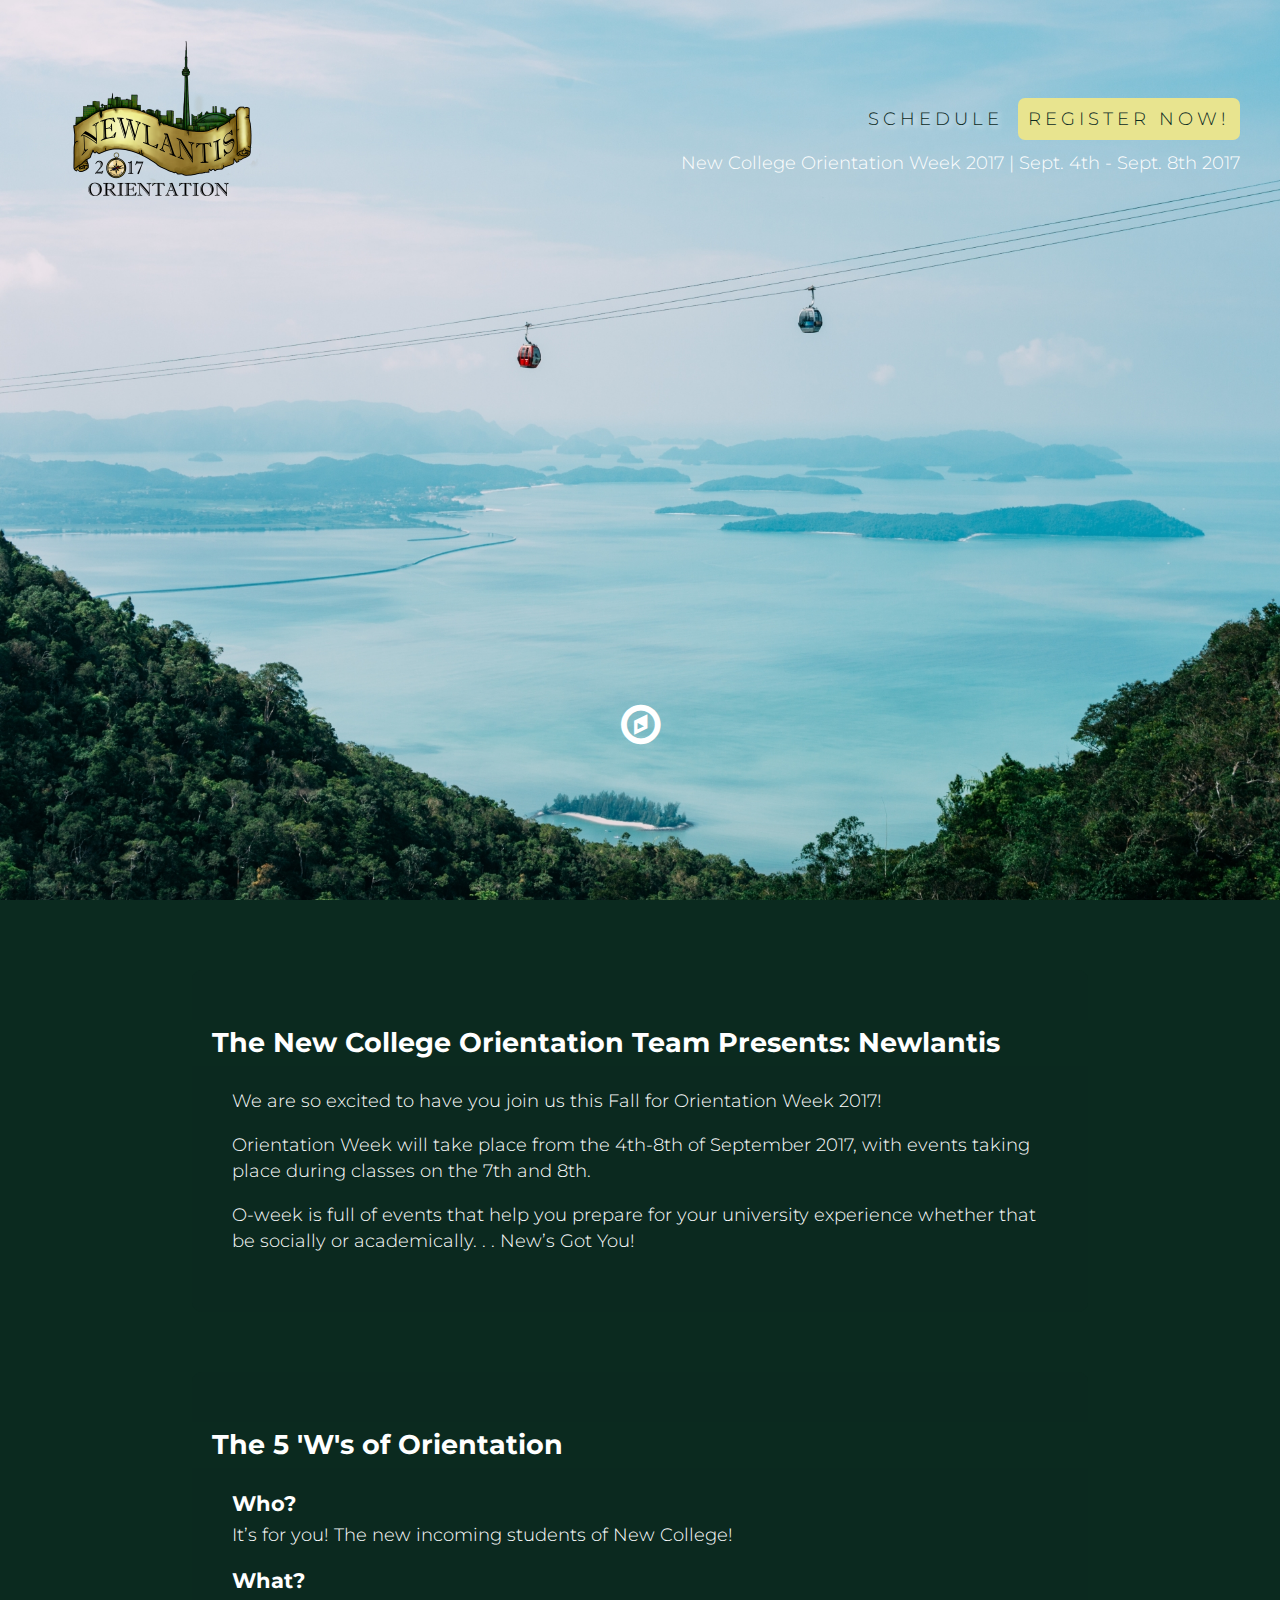
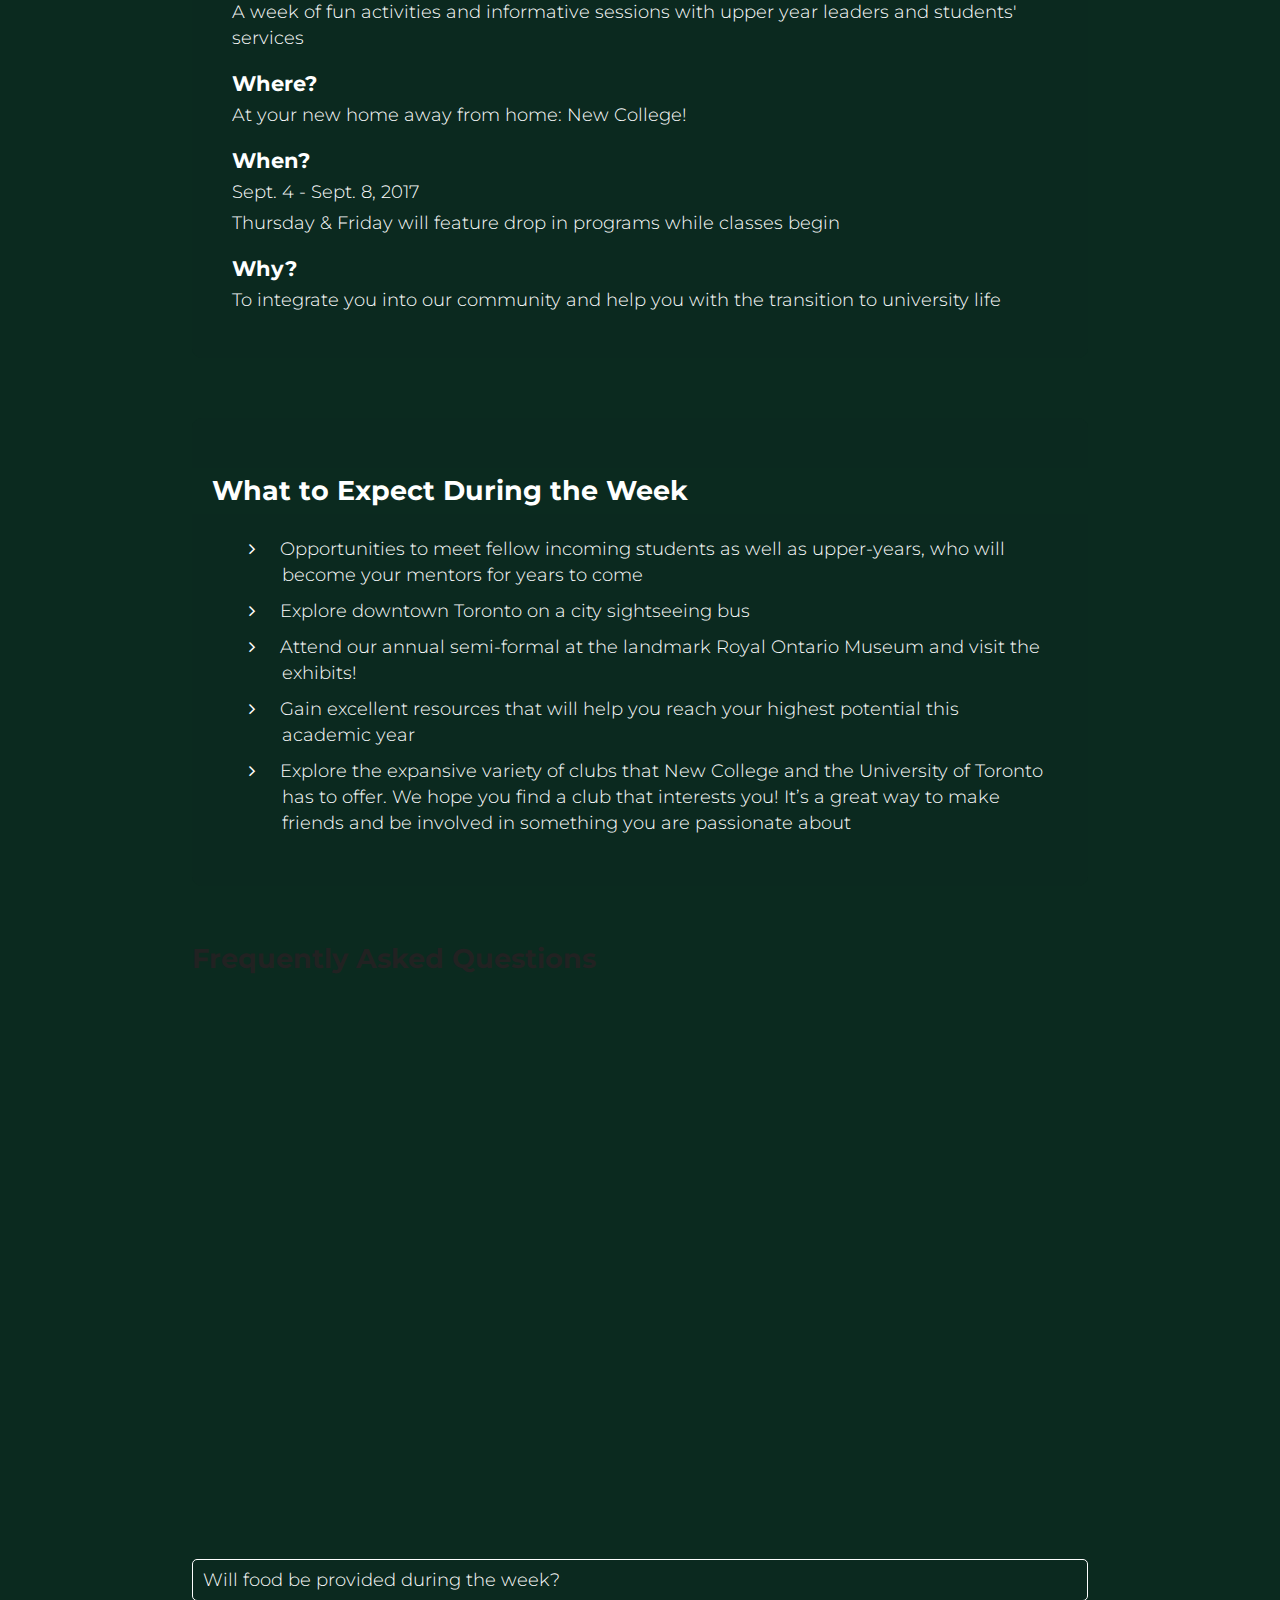
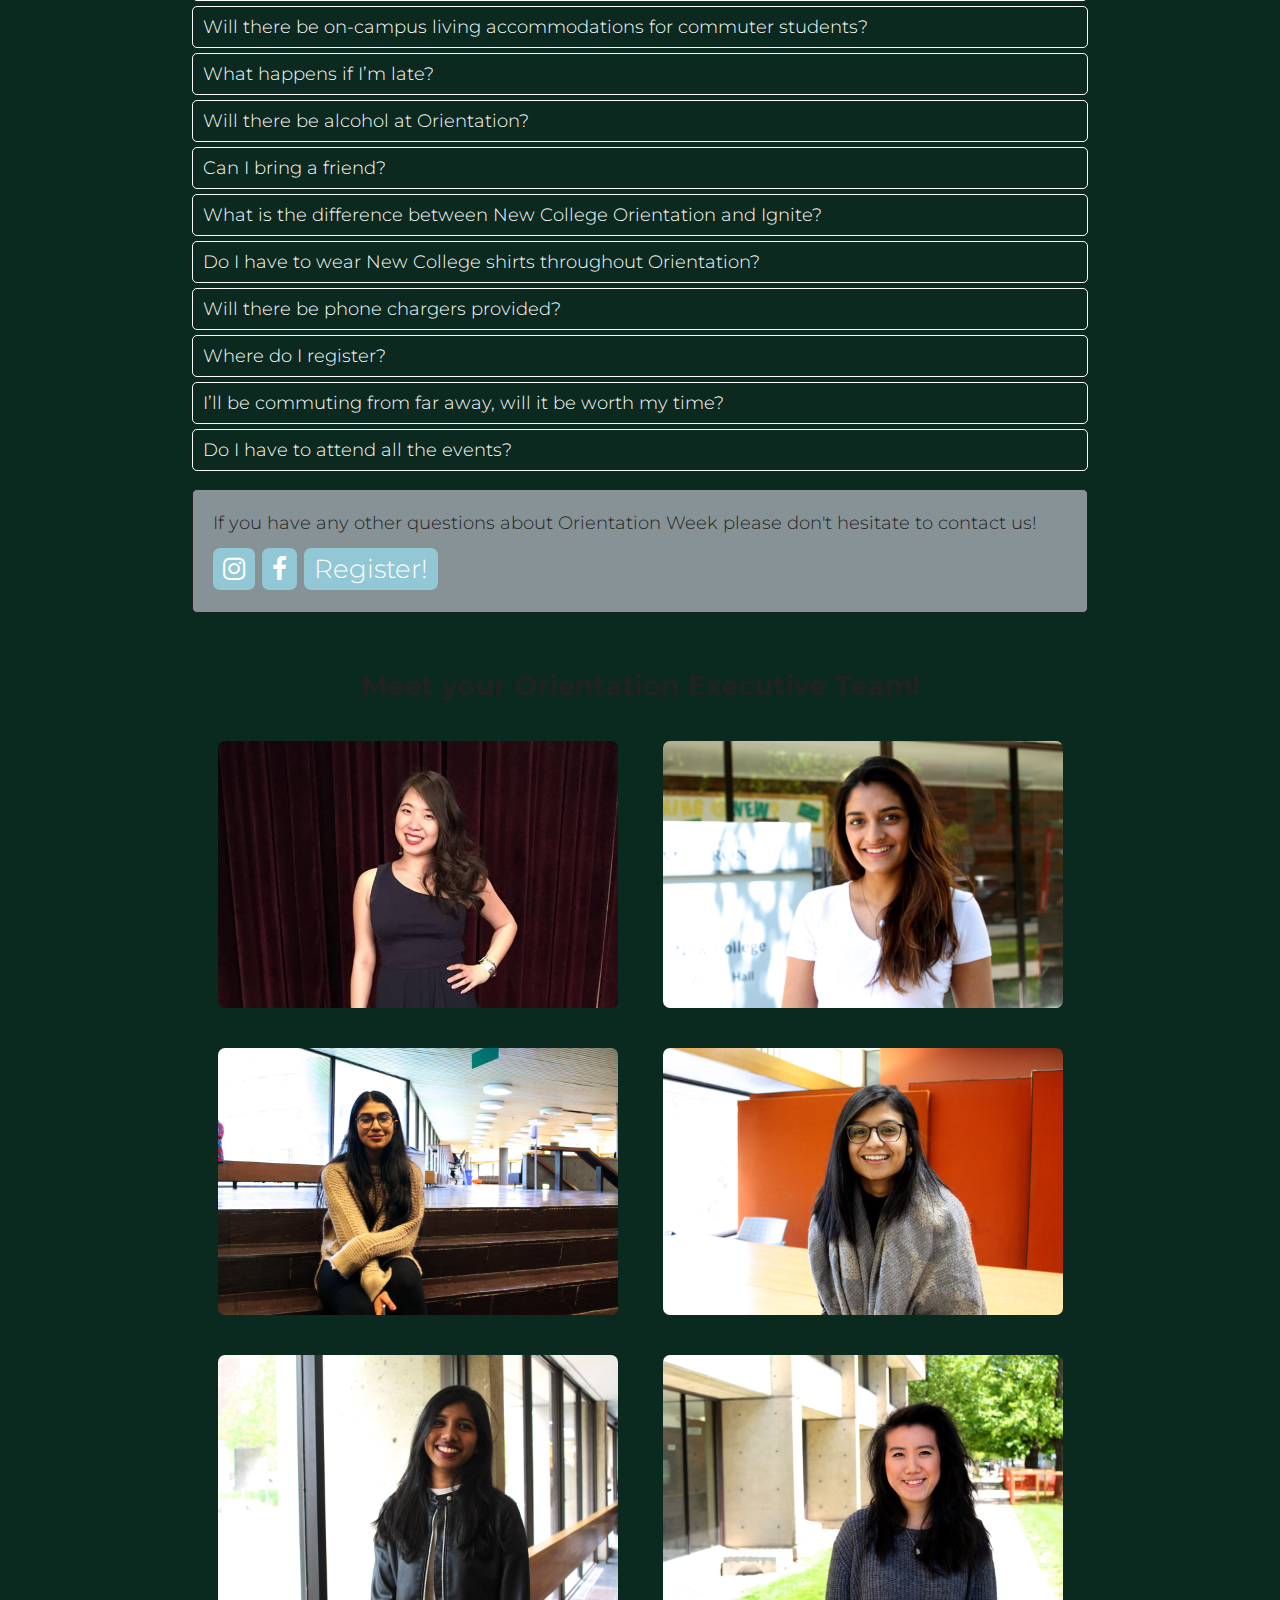
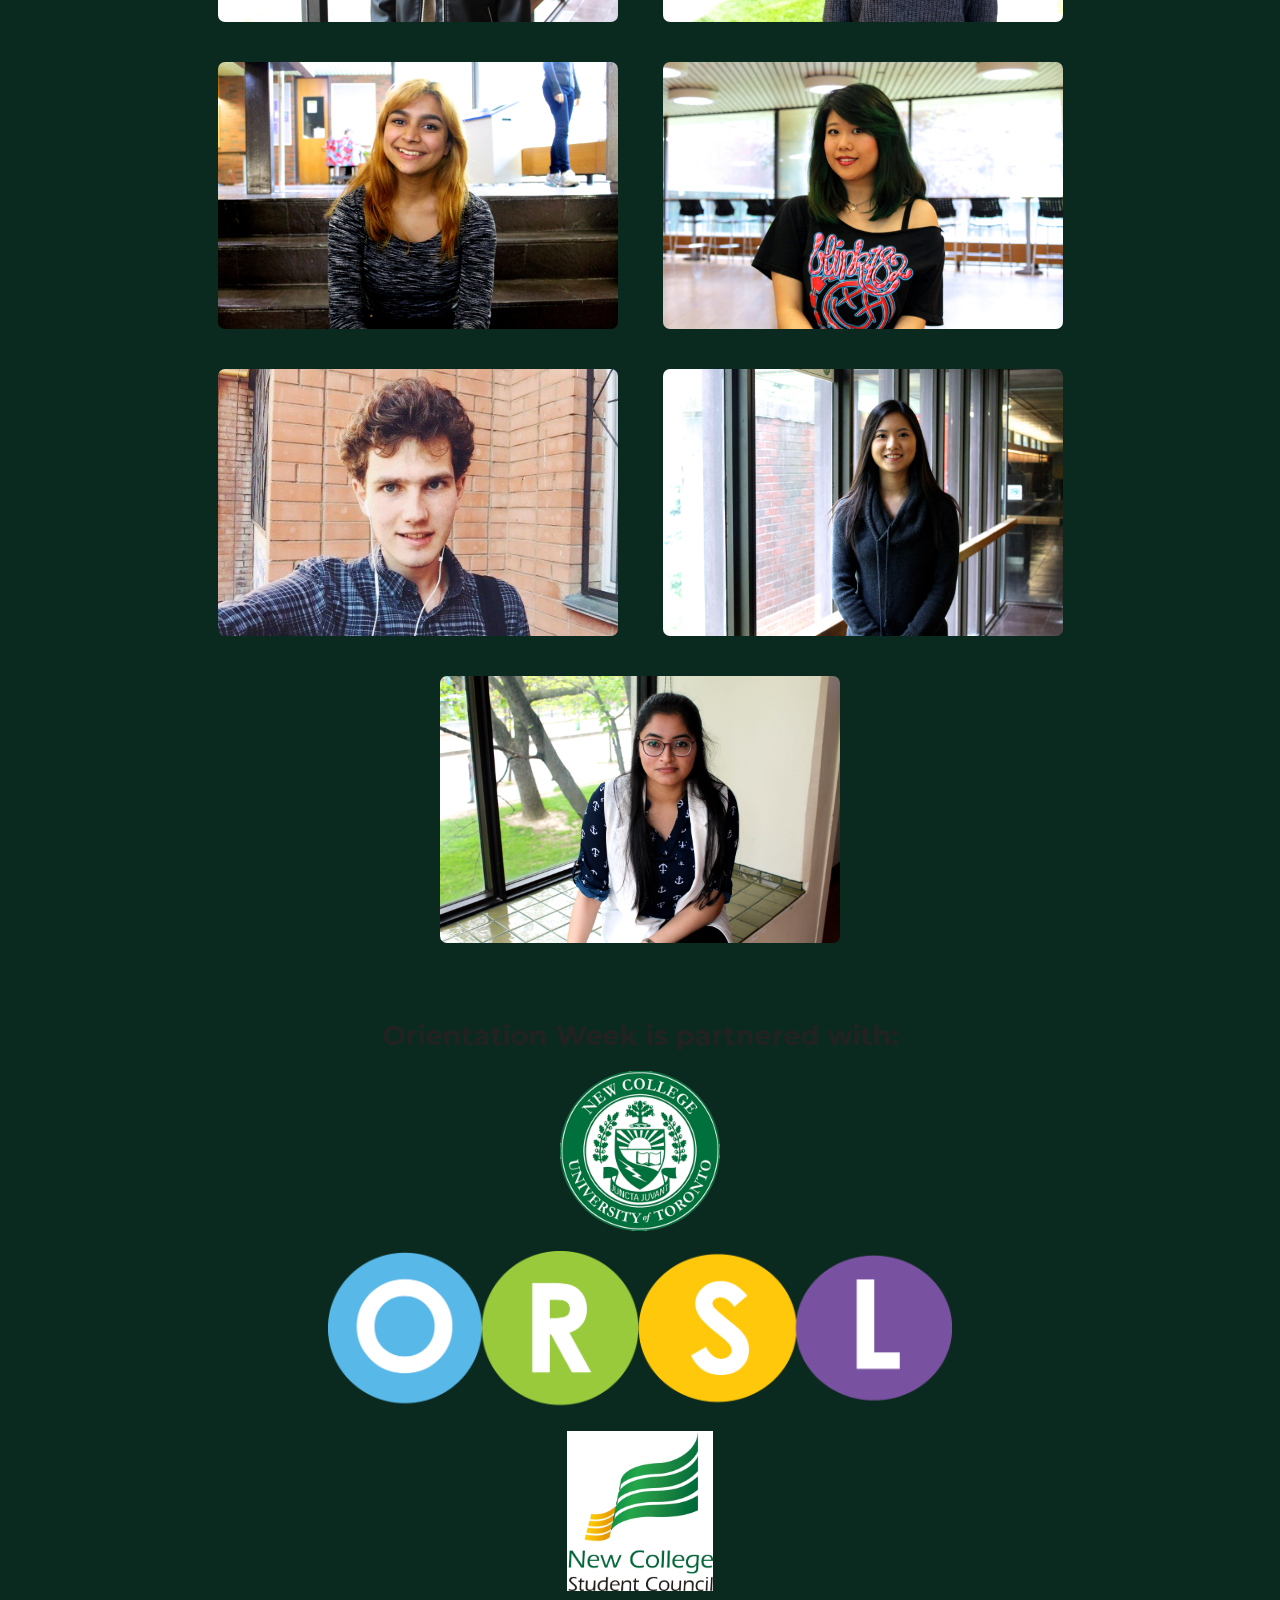
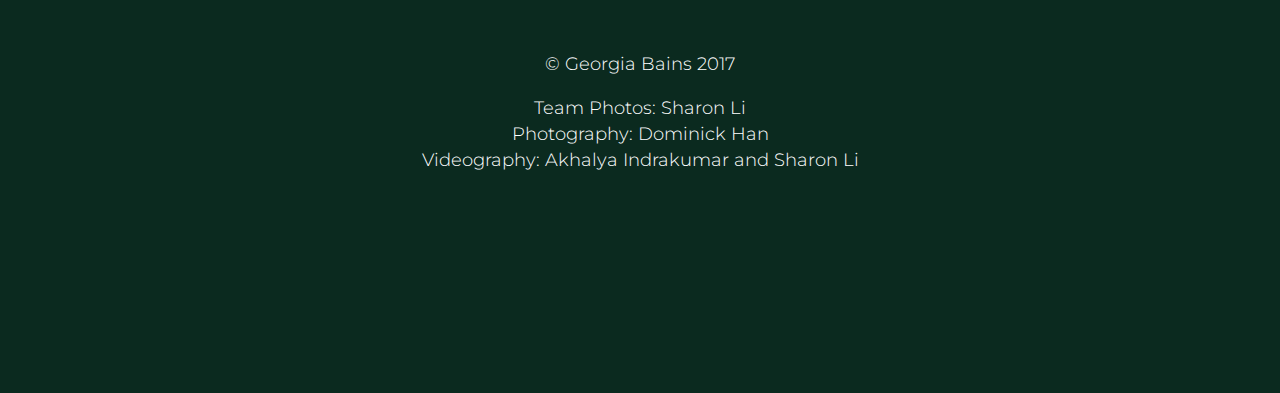
==== commit d1cb4813: "ncsc logo" ====
--- a/index.html
+++ b/index.html
@@ -53,7 +53,7 @@
         
         <div class="intro">
        
-            <div style="position:relative;height:0;padding-bottom:56.25%"><iframe src="https://www.youtube.com/embed/m9VaG2GFiSE?autoplay=0&loop=1&playlist=m9VaG2GFiSE&rel=0&amp;showinfo=0?ecver=2" width="640" height="360" frameborder="0" style="position:absolute;width:100%;height:100%;left:0" allowfullscreen></iframe></div>
+            <div style="position:relative;height:0;padding-bottom:56.25%"><iframe src="https://www.youtube.com/embed/m9VaG2GFiSE?autoplay=1&loop=1&playlist=m9VaG2GFiSE&rel=0&amp;showinfo=0?ecver=2" width="640" height="360" frameborder="0" style="position:absolute;width:100%;height:100%;left:0" allowfullscreen></iframe></div>
             
         </div><!--end .intro-->
         
@@ -357,9 +357,11 @@
                 
                     <center><h2>Orientation Week is partnered with: </h2></center>
                     
-                    <a href="http://www.newcollege.utoronto.ca/"><img src="img/partners/New%20college%20logo%20Transparent.png" alt="New College's Logo" /></a>
-                
-                    <a href="https://www.facebook.com/NewCollegeORSL/"><img src="img/partners/ORSL_2016Horizontal.png" alt="" /></a>
+                    <a href="http://www.newcollege.utoronto.ca/"><img src="img/partners/New%20college%20logo%20Transparent.png" alt="New College UofT Logo" /></a>
+                
+                    <a href="https://www.facebook.com/NewCollegeORSL/"><img src="img/partners/ORSL_2016Horizontal.png" alt="ORSL logo" /></a>
+                    
+                    <a href="http://www.ncsc.ca/"><img src="img/partners/ncsc.jpg" alt="NCSC logo"/></a>
                 
                 </div><!--end .partners-->
                 
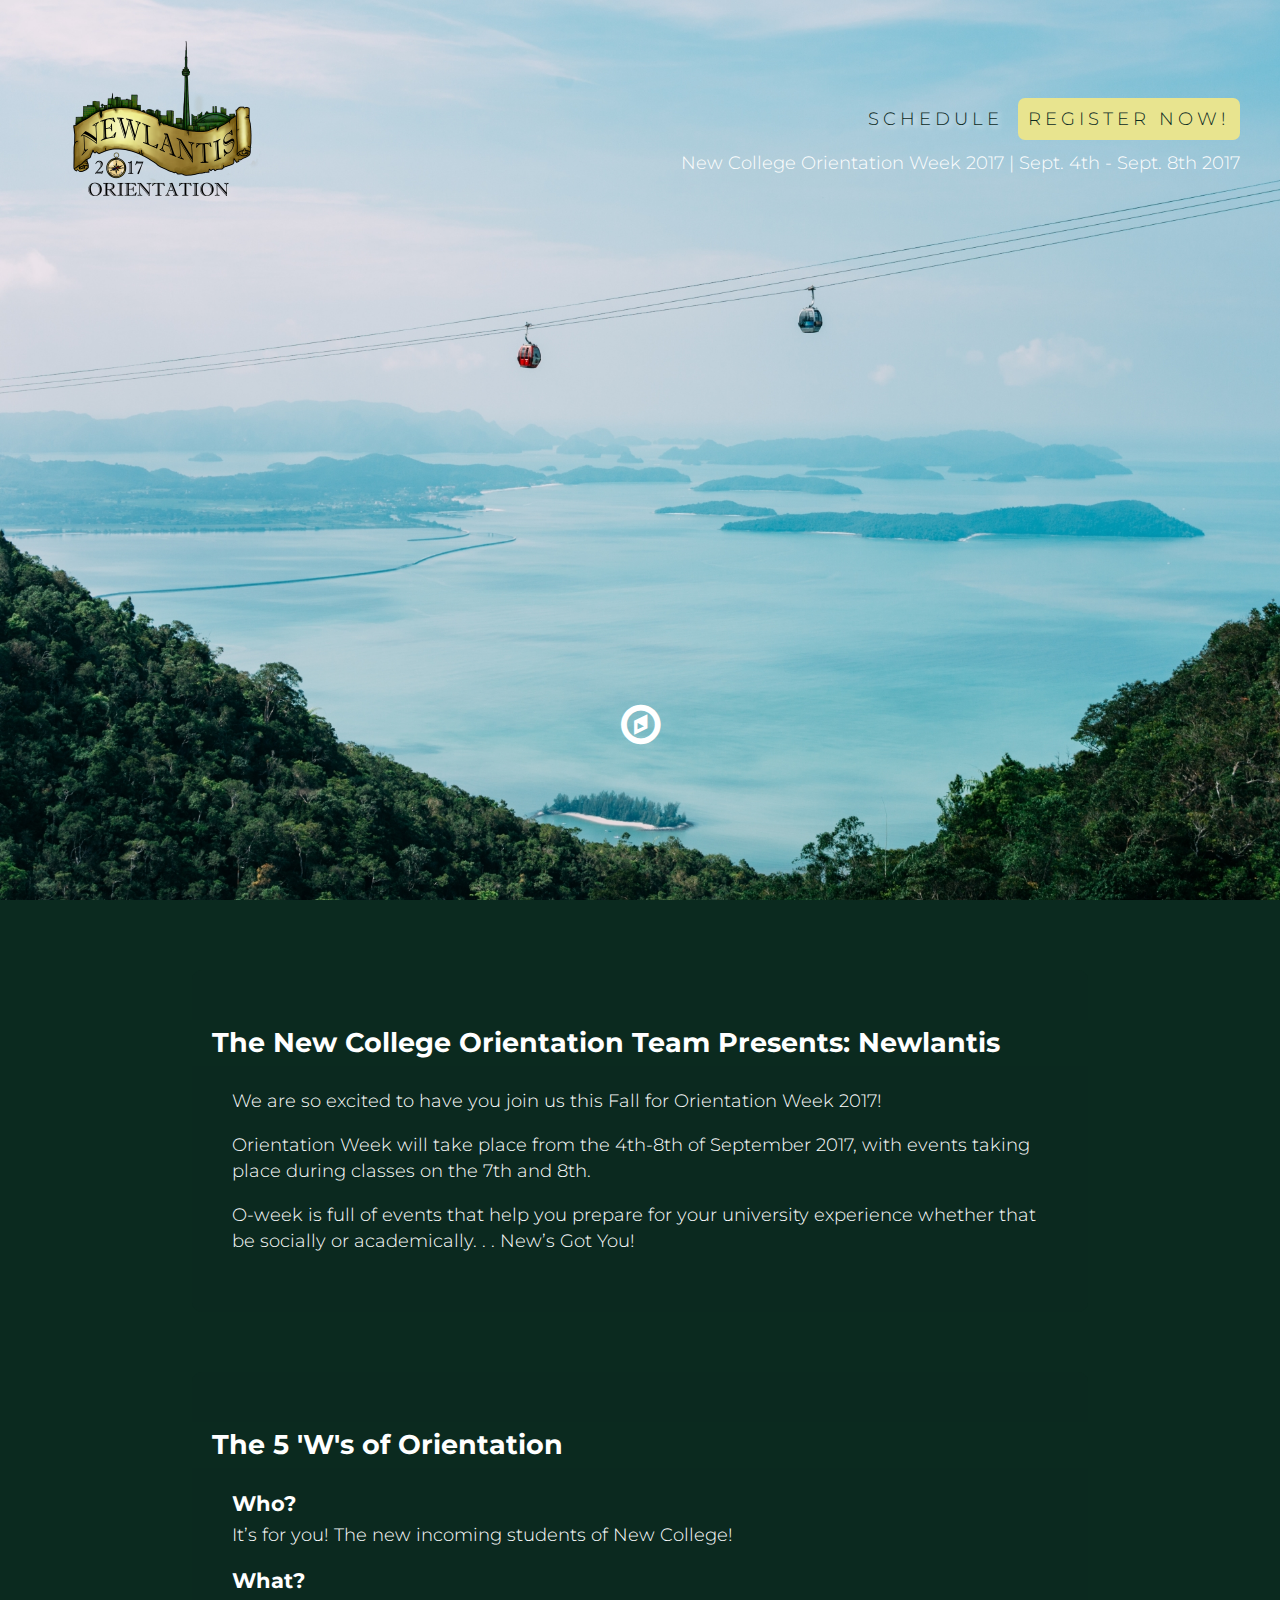
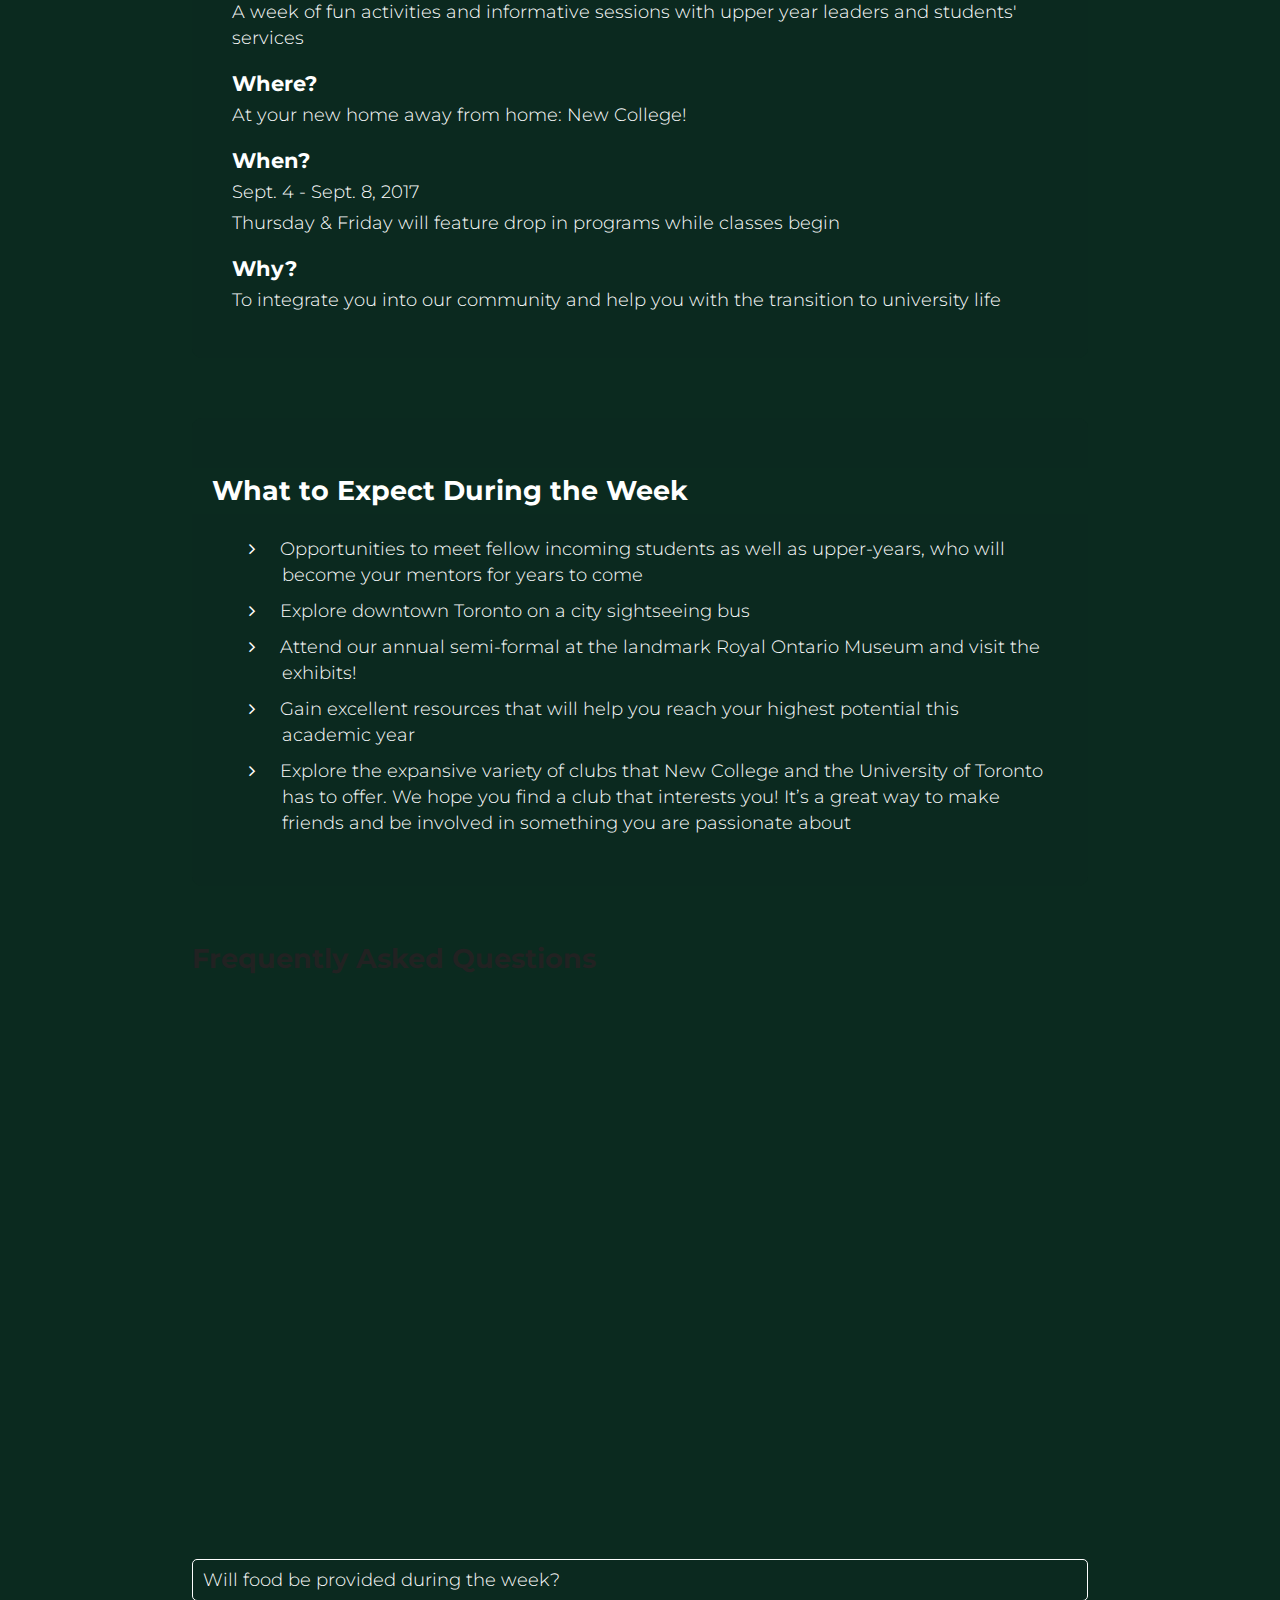
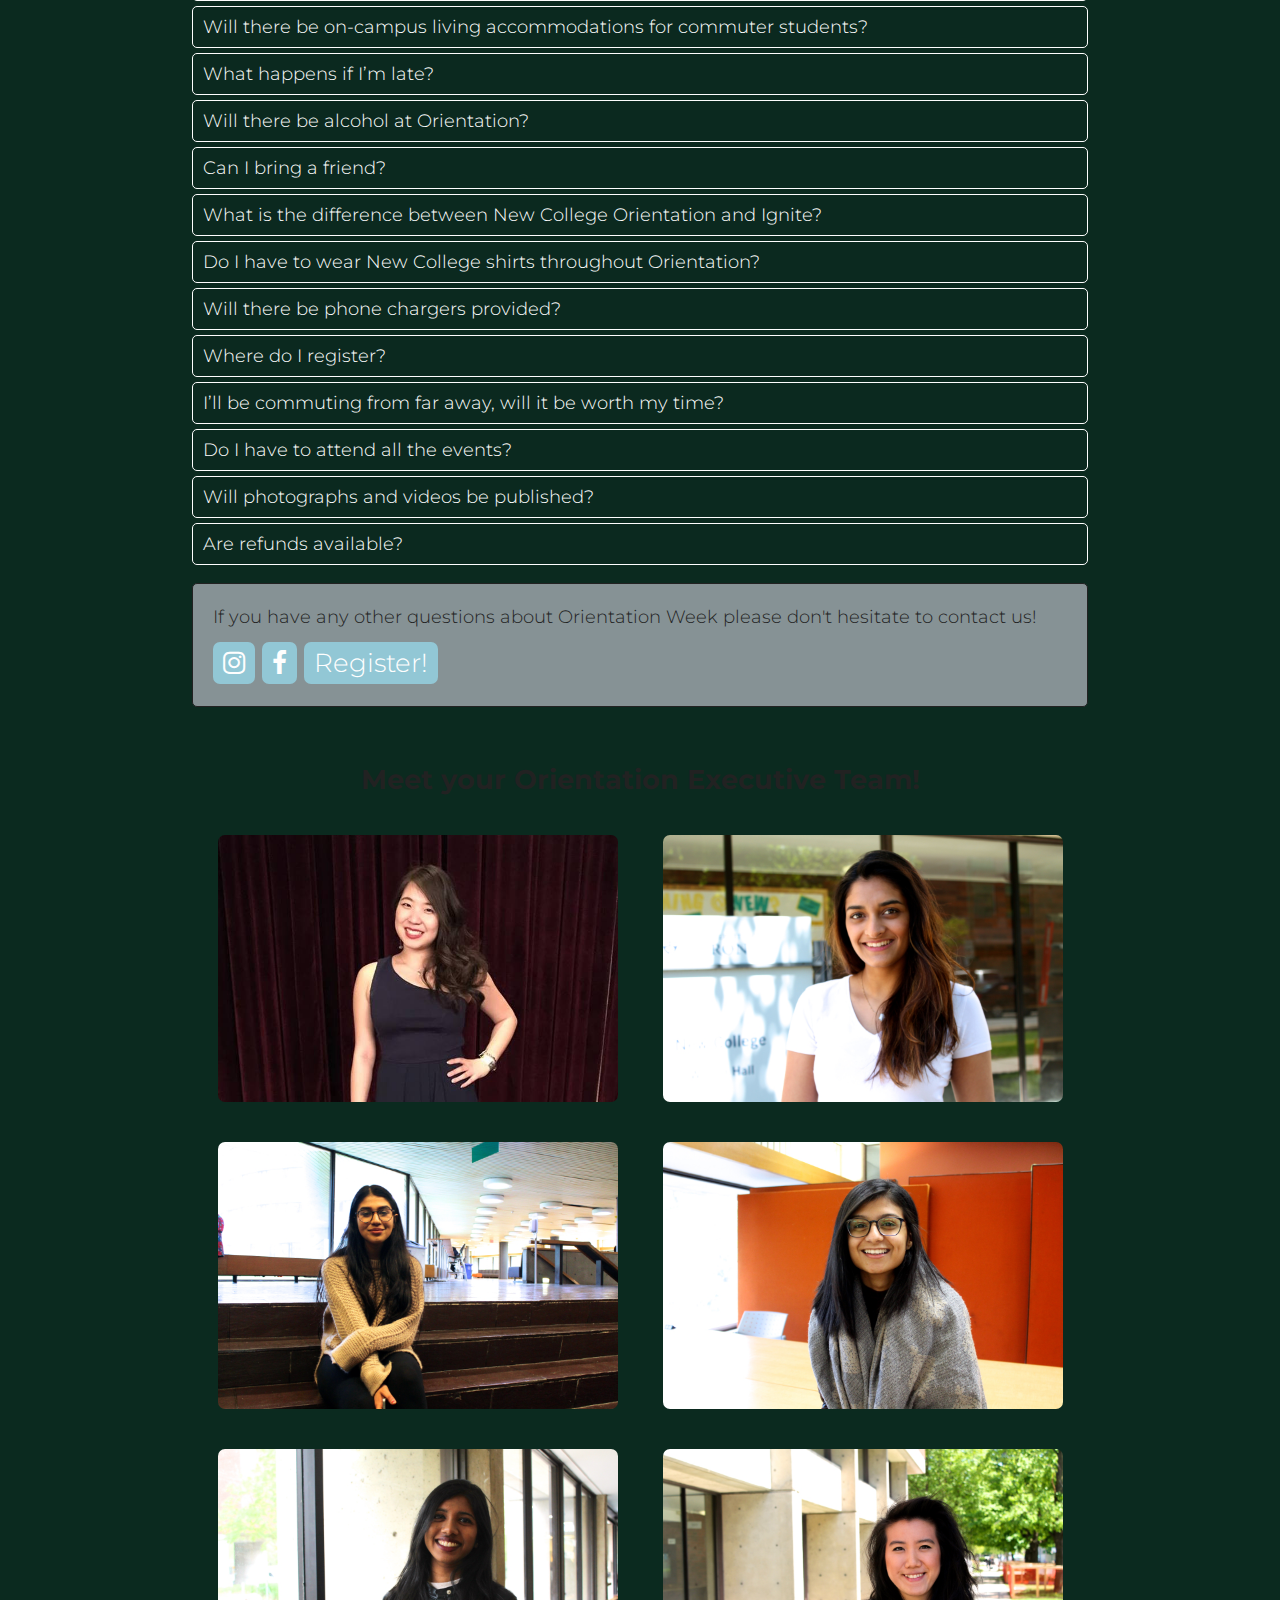
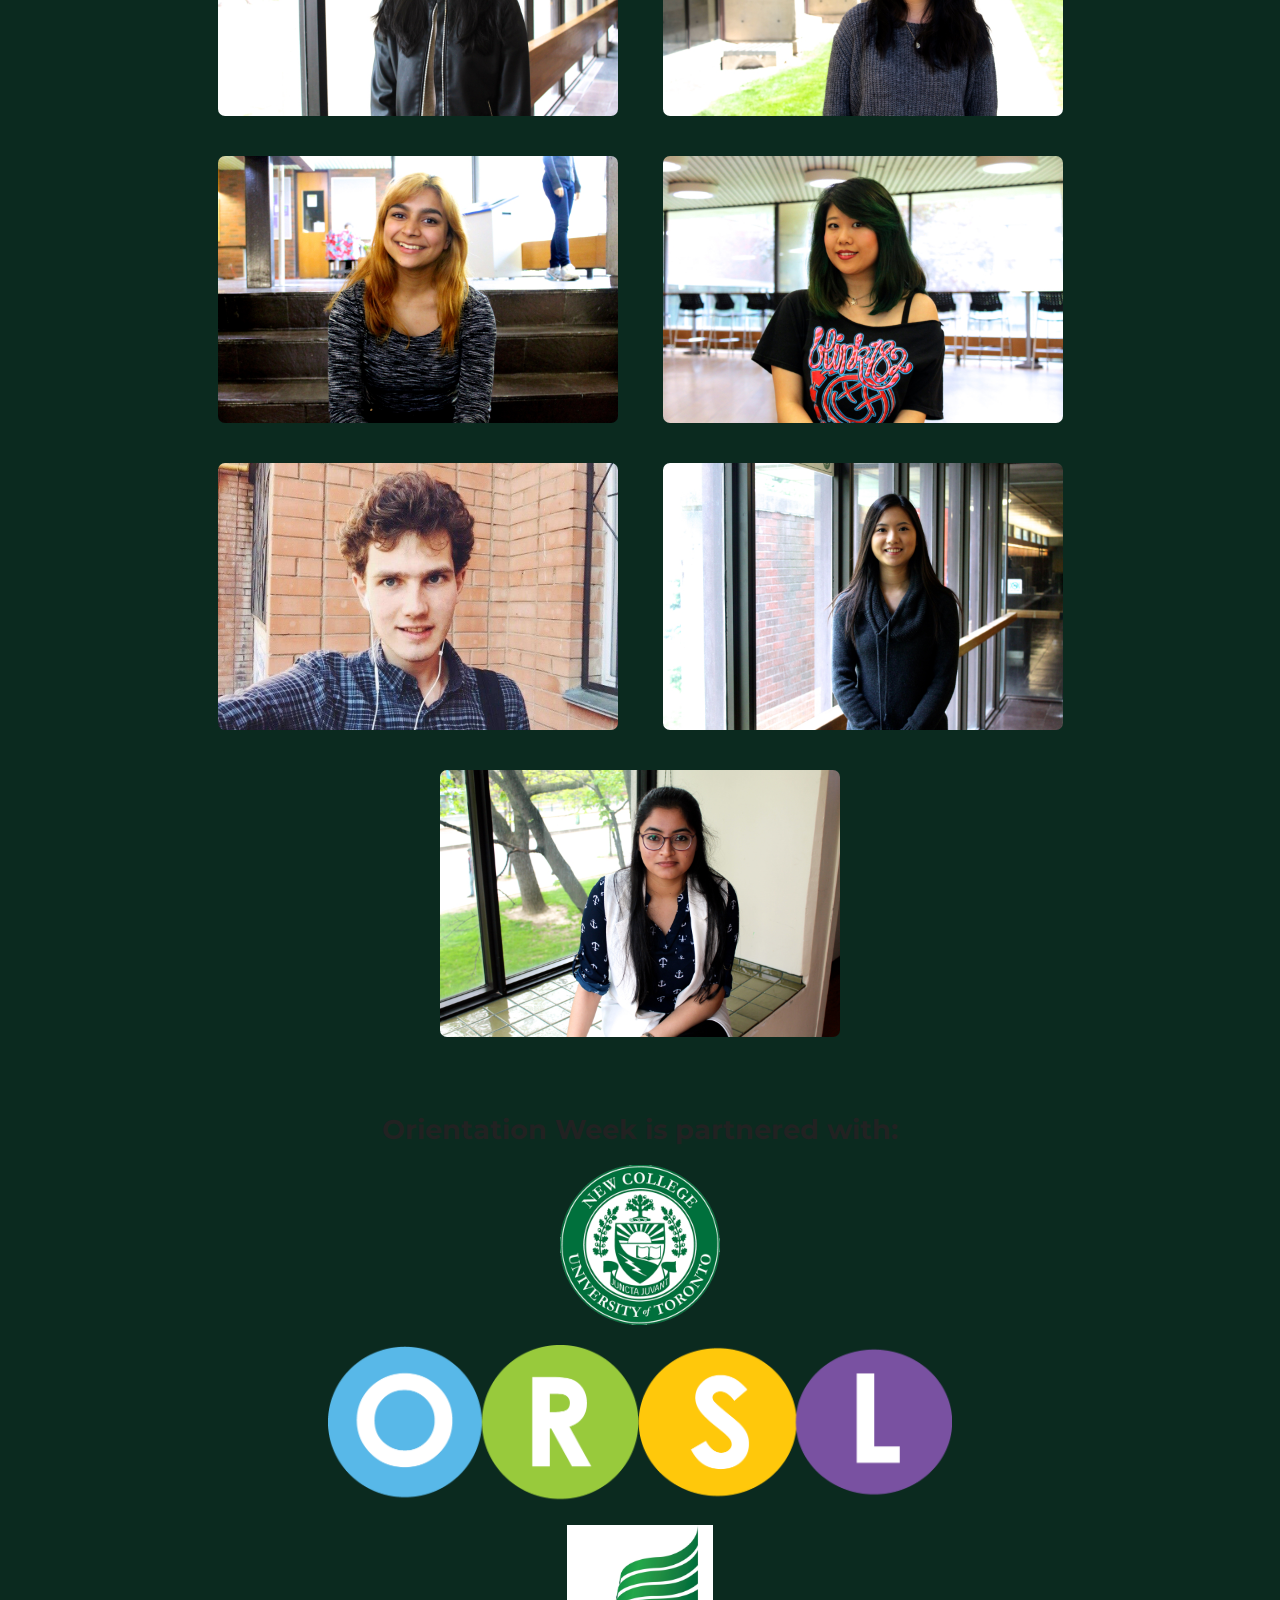
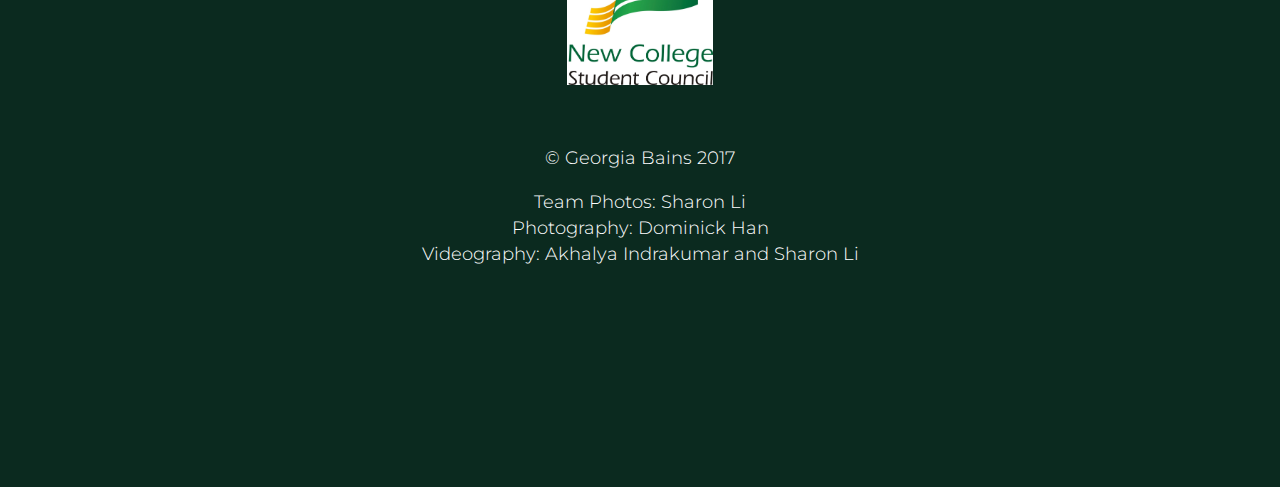
==== commit 74023790: "faq update" ====
--- a/index.html
+++ b/index.html
@@ -9,7 +9,7 @@
 
         <meta name="viewport" content="width=device-width, initial-scale=1.0"> 
 
-        <title>Newlantis: New College Orientation 2017</title>
+        <title>Newlantis | New College Orientation 2017</title>
         <link rel="shortcut icon" href="img/logo.png">
         <link rel="alternate" type="application/rss+xml" href="{RSS}">
         <meta name="description" content="The New College Orientation 2017 Team Presents: Newlantis" />
@@ -190,6 +190,19 @@
                         <p class="answer">
                             Well… no, but we highly encourage you to try out all the events! There are different events for different people, and all are programs should benefit you in some way! 
                         </p>
+                        
+                        <li class="question">Will photographs and videos be published?</li>
+                        <p class="answer">
+                            Video production and image capturing will be taking place for Orientation both at New College and the Royal Ontario Museum. <br><br>
+                            The photographs and/or videos which will be captured will potentially be used by the New College Office of Residence and Student Life (ORSL) on different social media platforms as well as to promote the College's spaces and activities.
+                            <br><br>
+                            If you would like your photograph taken down, please email your request to <a href="mailto:newcollegeorientation17@gmail.com">newcollegeorientation17@gmail.com</a>. Thank you for your cooperation!
+                        </p>
+                        
+                        <li class="question">Are refunds available?</li>
+                        <p class="answer">
+                            Refunds will only be offered if the student gives 48 hours notice.
+                        </p>
 
                         <p>
                             
@@ -381,13 +394,13 @@
                 
                 <div class="credits">
                     
-                <p>&copy; Georgia Bains 2017</p>
-
-                <p>
-                    Team Photos: Sharon Li<br>
-                    Photography: Dominick Han<br>
-                    Videography: Akhalya Indrakumar and Sharon Li
-                </p>
+                    <p>&copy; <a href="http://georgiabainsdesign.me" target="_blank">Georgia Bains</a> 2017</p>
+
+                    <p>
+                        Team Photos: Sharon Li<br>
+                        Photography: Dominick Han<br>
+                        Videography: Akhalya Indrakumar and Sharon Li
+                    </p>
                 </div><!--end .credits-->
                 
             </section>
--- a/css/styles.css
+++ b/css/styles.css
@@ -15,6 +15,7 @@
 }
 
 a {
+    color: white;
     text-decoration: none;
     -moz-transition-duration:0.2s;
     -webkit-transition-duration:0.2s;
@@ -22,6 +23,7 @@
 }
 
 a:hover {
+    color: #0B2A1F; 
     -moz-transition-duration:0.2s;
     -webkit-transition-duration:0.2s;
     -o-transition-duration:0.2s;
